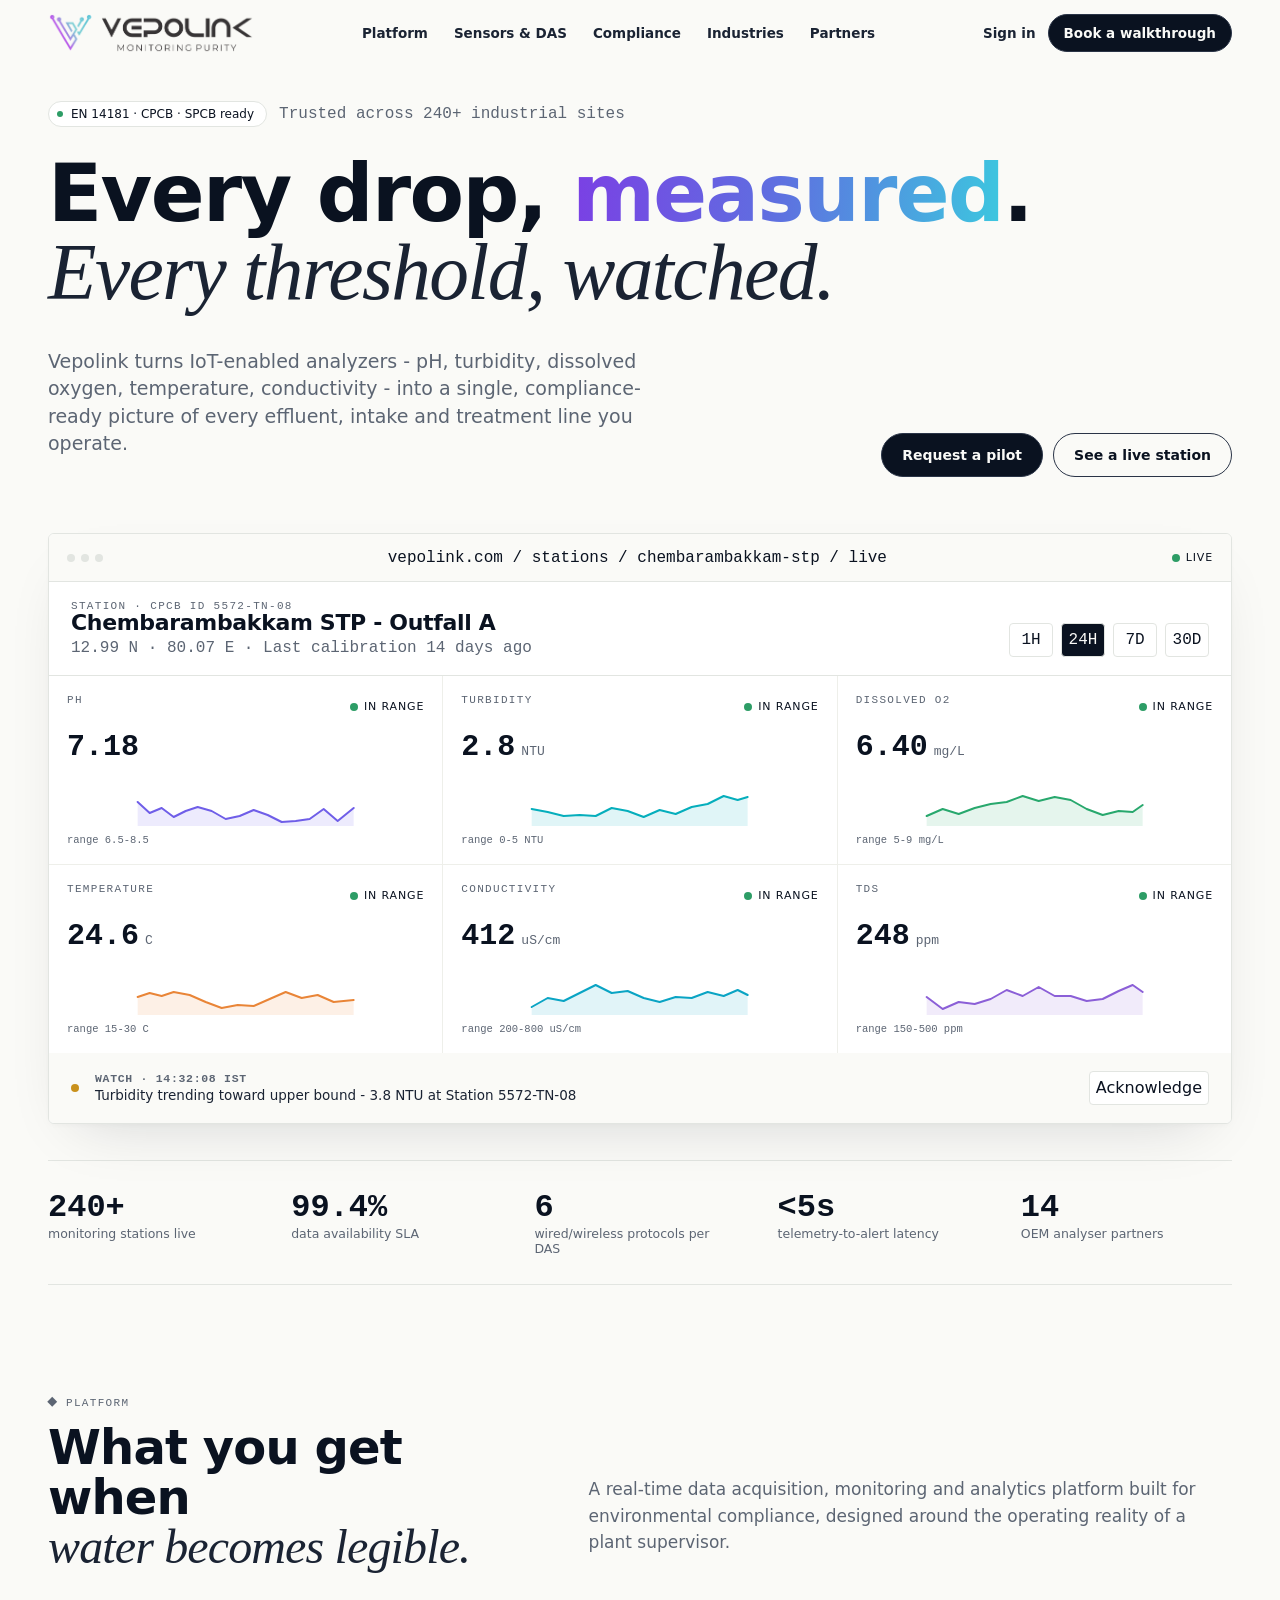
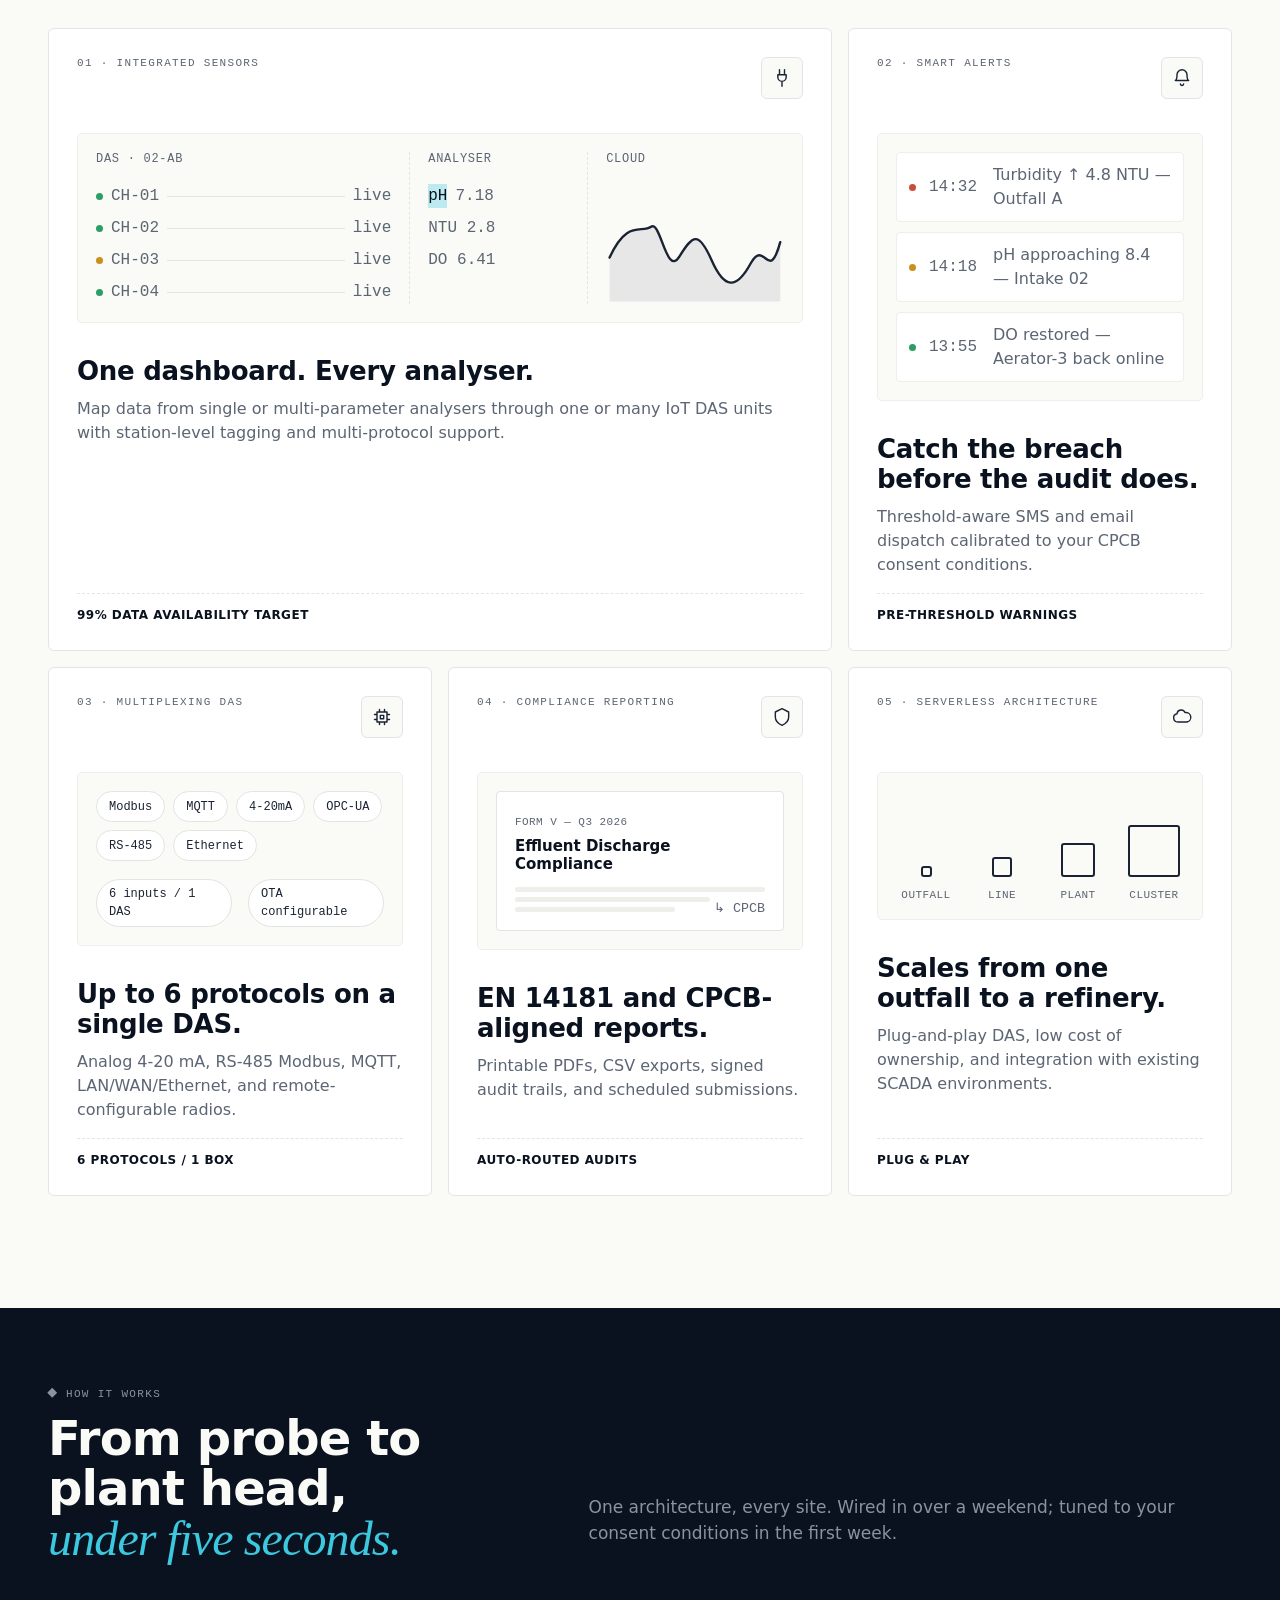
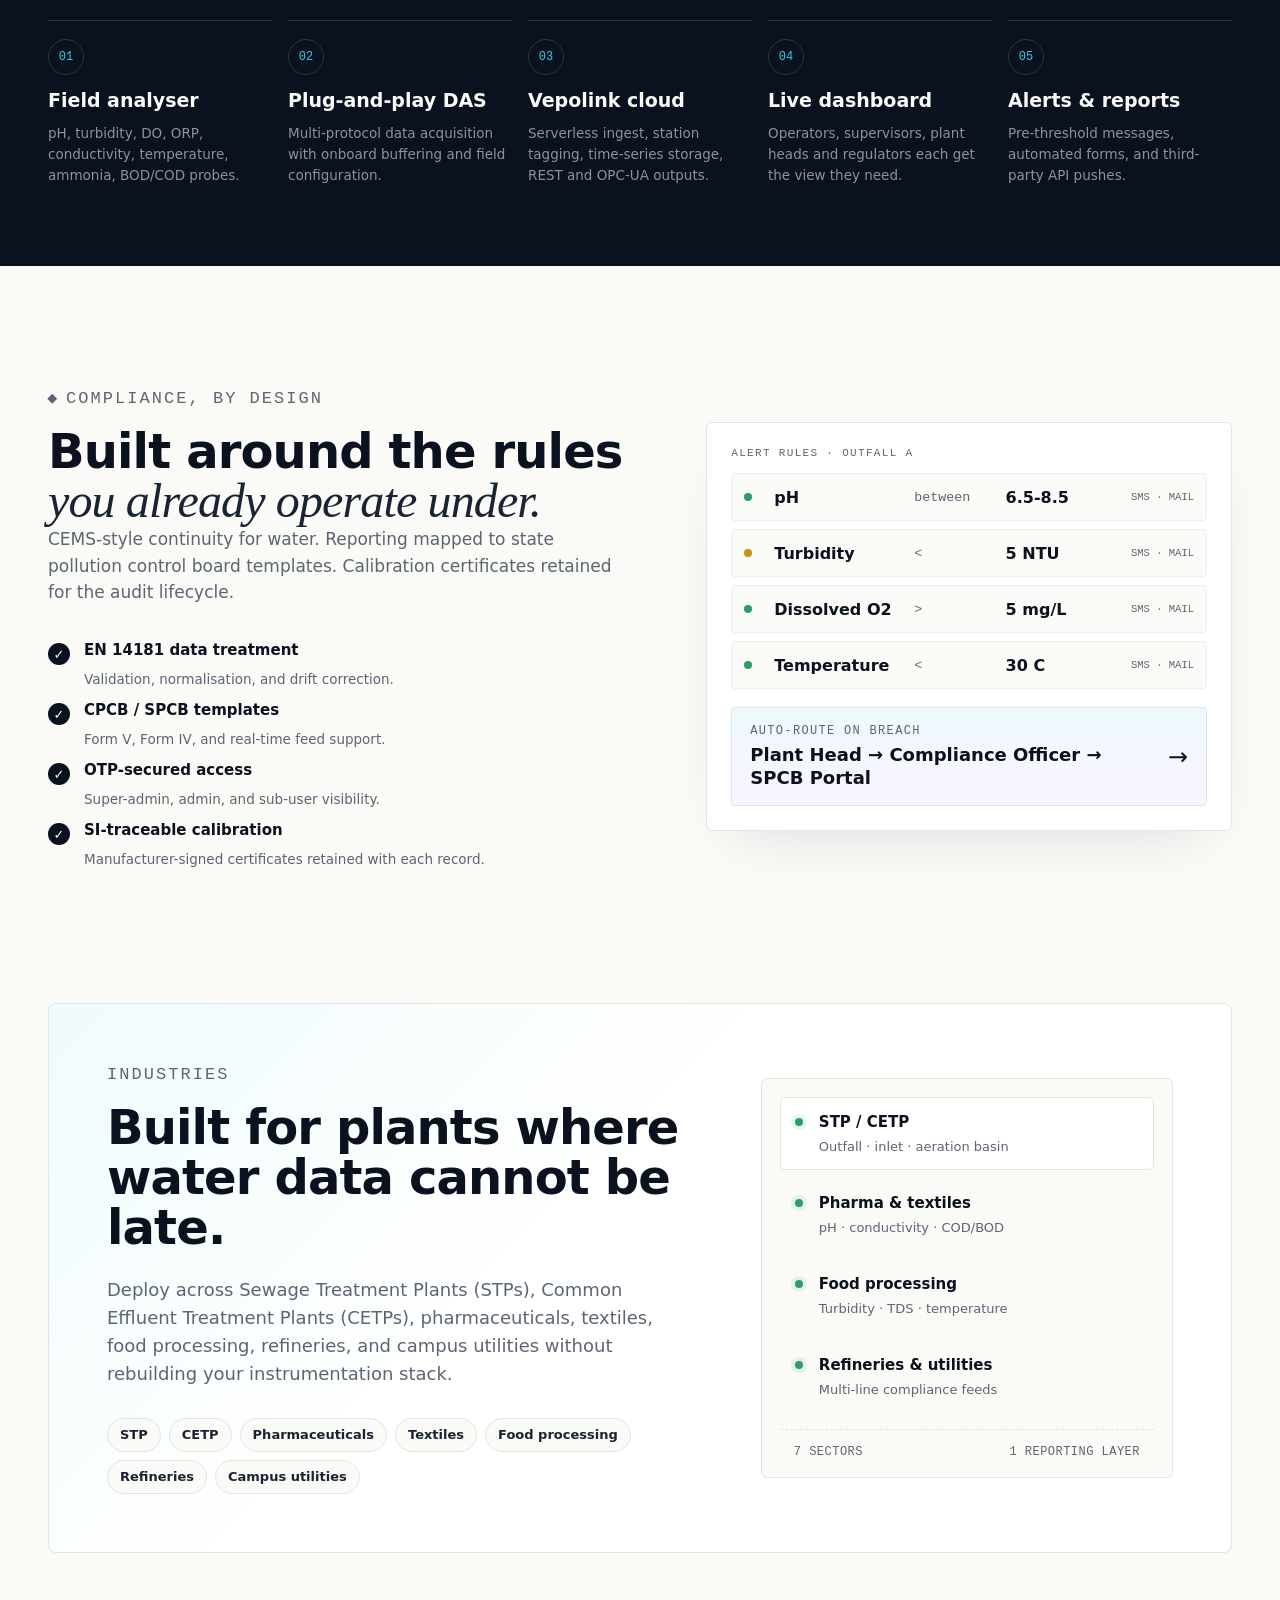
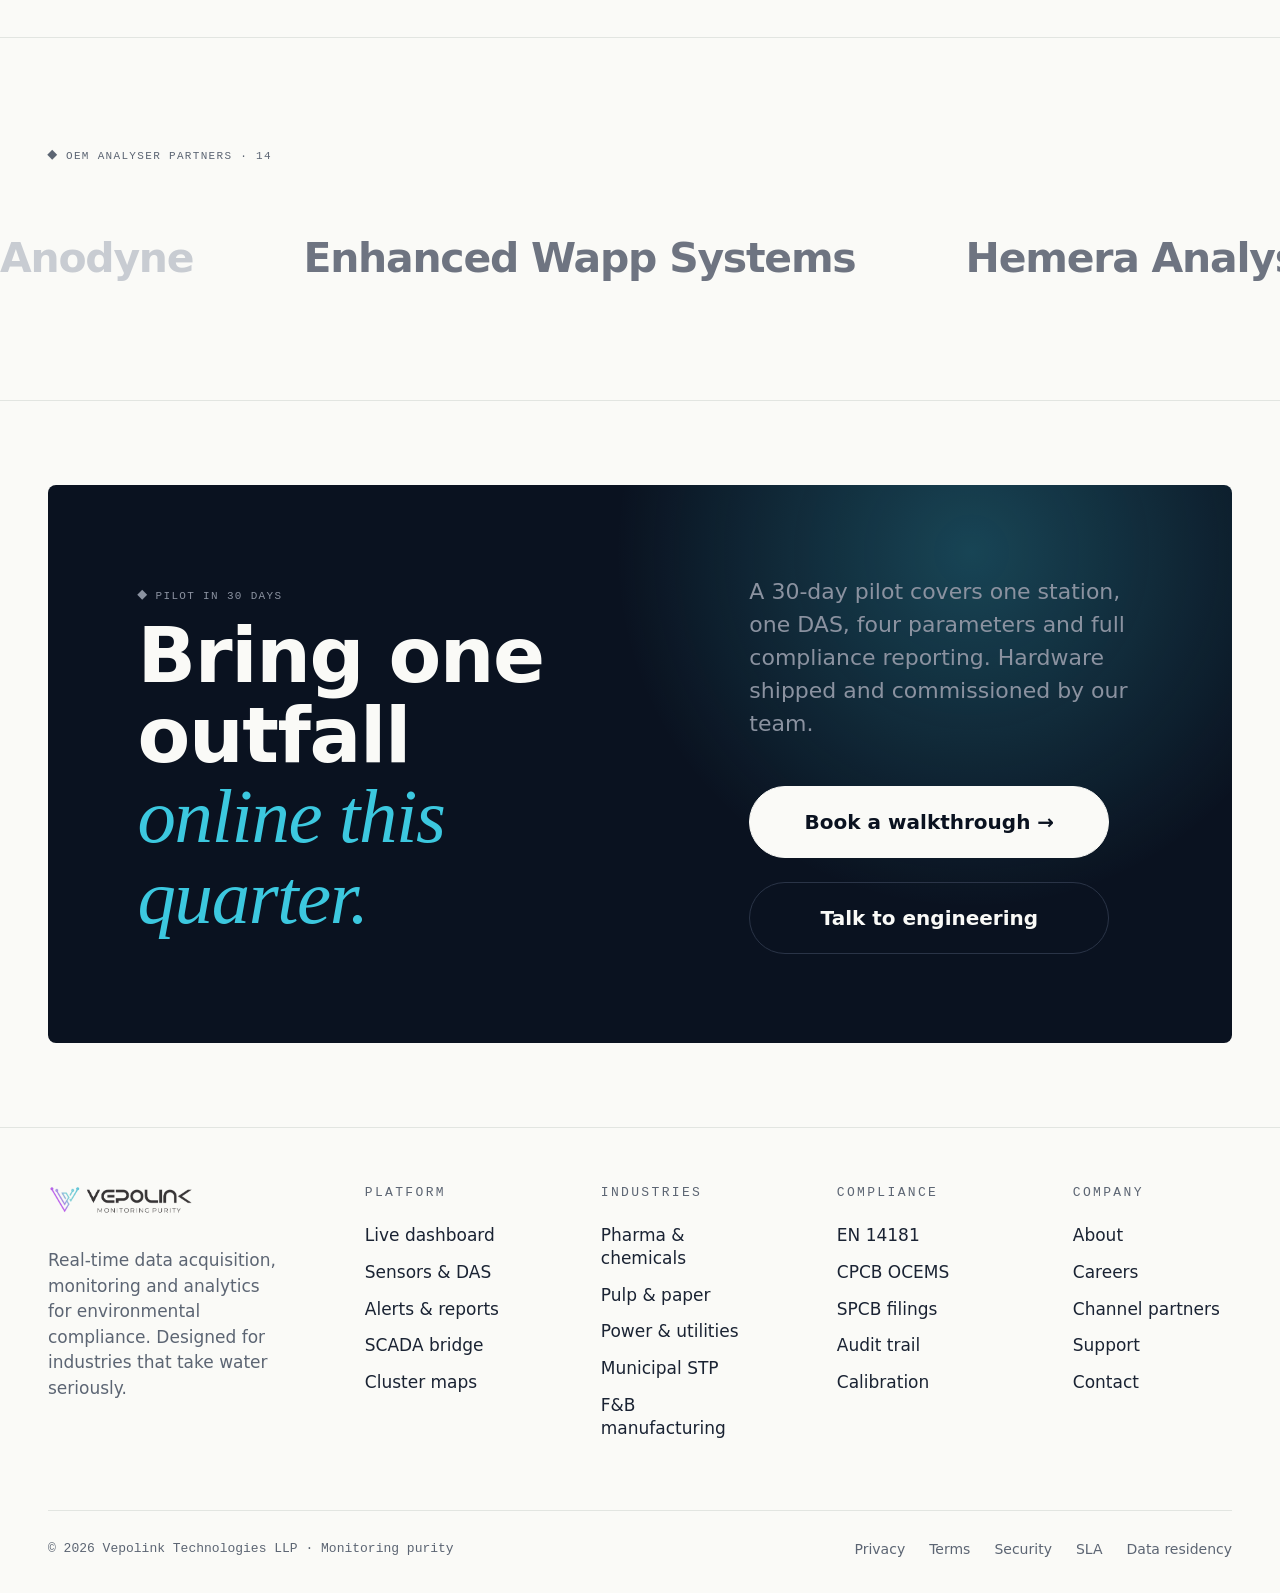
==== index.html @ ce94c88a "first commit" ====
<!doctype html>
<html lang="en">
<head>
  <meta charset="utf-8">
  <meta name="viewport" content="width=device-width, initial-scale=1">
  <meta http-equiv="Content-Security-Policy" content="default-src 'self'; script-src 'self' 'sha256-vmRo2sfv05K8lXssOpbIi297NGfWQmtzwTfgMk4mg18='; style-src 'self'; img-src 'self' data:; font-src 'self'; connect-src 'self'; object-src 'none'; base-uri 'self'; form-action 'self'; upgrade-insecure-requests">
  <meta name="referrer" content="strict-origin-when-cross-origin">
  <meta name="theme-color" content="#fafaf7">
  <meta name="description" content="Vepolink delivers real-time water-quality monitoring, IoT DAS integration, alerts, and compliance reporting for industrial sites.">
  <meta name="robots" content="index, follow, max-image-preview:large, max-snippet:-1, max-video-preview:-1">
  <link rel="canonical" href="https://vepolink.com/">
  <meta property="og:type" content="website">
  <meta property="og:title" content="Vepolink - Real-time water intelligence">
  <meta property="og:description" content="Instrument-grade water intelligence for effluent, intake, and treatment lines.">
  <meta property="og:image" content="https://vepolink.com/assets/vepolink-logo-horizontal-trimmed.png">
  <meta name="twitter:card" content="summary_large_image">
  <title>Vepolink - Real-time Water Intelligence</title>
  <link rel="icon" type="image/png" href="assets/vepolink-favicon.png">
  <link rel="preload" href="assets/site.css" as="style">
  <link rel="stylesheet" href="assets/site.css">
  <script defer src="assets/site.js"></script>
  <script type="application/ld+json">
    {
      "@context": "https://schema.org",
      "@graph": [
        {
          "@type": "Organization",
          "@id": "https://vepolink.com/#organization",
          "name": "VEPOLINK TECHNOLOGIES LLP",
          "alternateName": "Vepolink",
          "url": "https://vepolink.com/",
          "logo": "https://vepolink.com/assets/vepolink-logo-horizontal-trimmed.png",
          "foundingDate": "2021-07-05",
          "founder": {
            "@type": "Person",
            "name": "Nikhil Garg"
          },
          "legalName": "VEPOLINK TECHNOLOGIES LLP",
          "description": "Real-time water-quality monitoring and compliance intelligence for industrial sites.",
          "address": {
            "@type": "PostalAddress",
            "streetAddress": "Unit No. 210, Second Floor, Plot No. A 5, Pearls Best Heights I, Netaji Subhash Place, Pitampura",
            "addressLocality": "New Delhi",
            "postalCode": "110034",
            "addressRegion": "Delhi",
            "addressCountry": "IN"
          },
          "contactPoint": [
            {
              "@type": "ContactPoint",
              "telephone": "+91-9810416132",
              "contactType": "customer support",
              "areaServed": "IN",
              "availableLanguage": ["en", "hi"]
            },
            {
              "@type": "ContactPoint",
              "email": "sales@vepolink.com",
              "contactType": "sales",
              "areaServed": "IN",
              "availableLanguage": ["en", "hi"]
            },
            {
              "@type": "ContactPoint",
              "email": "engineering@vepolink.com",
              "contactType": "technical support",
              "areaServed": "IN",
              "availableLanguage": ["en", "hi"]
            }
          ],
          "additionalType": "Limited Liability Partnership company incorporated on July 05, 2021"
        },
        {
          "@type": "WebSite",
          "@id": "https://vepolink.com/#website",
          "url": "https://vepolink.com/",
          "name": "Vepolink",
          "publisher": {
            "@id": "https://vepolink.com/#organization"
          },
          "inLanguage": "en"
        }
      ]
    }
  </script>
</head>
<body>
  <a class="skip-link" href="#main">Skip to content</a>
  <header class="site-header" data-header>
    <div class="shell nav-shell">
      <a class="brand" href="/" aria-label="Vepolink home">
        <img src="assets/vepolink-logo-horizontal-trimmed.png" width="206" height="40" alt="Vepolink">
      </a>
      <nav class="primary-nav" aria-label="Primary navigation">
        <a href="#platform">Platform</a>
        <a href="#sensors">Sensors &amp; DAS</a>
        <a href="#compliance">Compliance</a>
        <a href="#industries">Industries</a>
        <a href="#partners">Partners</a>
      </nav>
      <div class="nav-actions">
        <a href="#signin">Sign in</a>
        <a class="button button-dark" href="mailto:sales@vepolink.com">Book a walkthrough</a>
      </div>
    </div>
  </header>

  <main id="main">
    <section class="hero" aria-labelledby="hero-title">
      <div class="shell">
        <div class="eyebrow-row">
          <span class="status-pill"><span></span> EN 14181 · CPCB · SPCB ready</span>
          <span class="mono muted">Trusted across 240+ industrial sites</span>
        </div>
        <h1 id="hero-title">Every drop, <span class="grad-text">measured</span>.<br><em>Every threshold, watched.</em></h1>
        <div class="hero-grid">
          <p>Vepolink turns IoT-enabled analyzers - pH, turbidity, dissolved oxygen, temperature, conductivity - into a single, compliance-ready picture of every effluent, intake and treatment line you operate.</p>
          <div class="hero-actions">
            <a class="button button-dark" href="#pilot">Request a pilot</a>
            <a class="button button-light" href="#dashboard">See a live station</a>
          </div>
        </div>

        <section class="dashboard-frame" id="dashboard" aria-label="Live operator dashboard preview">
          <div class="browser-bar">
            <div class="window-dots" aria-hidden="true"><span></span><span></span><span></span></div>
            <p class="mono">vepolink.com / stations / chembarambakkam-stp / live</p>
            <div class="live-badge"><span></span> Live</div>
          </div>
          <div class="station-bar">
            <div>
              <p class="mono overline">Station · CPCB ID 5572-TN-08</p>
              <h2>Chembarambakkam STP - Outfall A</h2>
              <p class="mono muted">12.99 N · 80.07 E · Last calibration 14 days ago</p>
            </div>
            <div class="range-tabs" aria-label="Time range">
              <button type="button">1H</button>
              <button type="button" aria-pressed="true">24H</button>
              <button type="button">7D</button>
              <button type="button">30D</button>
            </div>
          </div>
          <div class="metric-grid">
            <article class="metric-card metric-ph">
              <div><span class="mono overline">pH</span><span class="metric-state ok">in range</span></div>
              <p><span data-metric="ph">7.18</span><small></small></p>
              <svg viewBox="0 0 220 44" role="img" aria-label="Stable pH trend">
                <path class="chart-fill" d="M2 20 L14 31 L26 26 L38 35 L50 29 L62 25 L76 29 L90 37 L104 34 L118 28 L132 33 L146 40 L160 39 L174 37 L188 27 L202 39 L218 26 L218 44 L2 44 Z"></path>
                <path class="chart-line" d="M2 20 L14 31 L26 26 L38 35 L50 29 L62 25 L76 29 L90 37 L104 34 L118 28 L132 33 L146 40 L160 39 L174 37 L188 27 L202 39 L218 26"></path>
              </svg>
              <footer>range 6.5-8.5</footer>
            </article>
            <article class="metric-card metric-turbidity">
              <div><span class="mono overline">Turbidity</span><span class="metric-state ok">in range</span></div>
              <p><span data-metric="turbidity">2.8</span><small>NTU</small></p>
              <svg viewBox="0 0 220 44" role="img" aria-label="Turbidity trend">
                <path class="chart-fill" d="M2 27 L18 30 L34 34 L50 33 L66 34 L82 26 L98 29 L114 35 L130 28 L146 32 L162 25 L178 22 L194 14 L208 18 L218 15 L218 44 L2 44 Z"></path>
                <path class="chart-line" d="M2 27 L18 30 L34 34 L50 33 L66 34 L82 26 L98 29 L114 35 L130 28 L146 32 L162 25 L178 22 L194 14 L208 18 L218 15"></path>
              </svg>
              <footer>range 0-5 NTU</footer>
            </article>
            <article class="metric-card metric-do">
              <div><span class="mono overline">Dissolved O2</span><span class="metric-state ok">in range</span></div>
              <p><span data-metric="do">6.40</span><small>mg/L</small></p>
              <svg viewBox="0 0 220 44" role="img" aria-label="Dissolved oxygen trend">
                <path class="chart-fill" d="M2 34 L18 27 L34 32 L50 26 L66 22 L82 20 L98 14 L114 19 L130 15 L146 18 L162 27 L178 33 L194 29 L208 30 L218 23 L218 44 L2 44 Z"></path>
                <path class="chart-line" d="M2 34 L18 27 L34 32 L50 26 L66 22 L82 20 L98 14 L114 19 L130 15 L146 18 L162 27 L178 33 L194 29 L208 30 L218 23"></path>
              </svg>
              <footer>range 5-9 mg/L</footer>
            </article>
            <article class="metric-card metric-temp">
              <div><span class="mono overline">Temperature</span><span class="metric-state ok">in range</span></div>
              <p><span data-metric="temp">24.6</span><small>C</small></p>
              <svg viewBox="0 0 220 44" role="img" aria-label="Temperature trend">
                <path class="chart-fill" d="M2 26 L14 22 L26 25 L38 21 L54 24 L70 31 L86 37 L102 34 L118 35 L134 28 L150 21 L166 27 L182 24 L198 31 L218 29 L218 44 L2 44 Z"></path>
                <path class="chart-line" d="M2 26 L14 22 L26 25 L38 21 L54 24 L70 31 L86 37 L102 34 L118 35 L134 28 L150 21 L166 27 L182 24 L198 31 L218 29"></path>
              </svg>
              <footer>range 15-30 C</footer>
            </article>
            <article class="metric-card metric-conductivity">
              <div><span class="mono overline">Conductivity</span><span class="metric-state ok">in range</span></div>
              <p><span data-metric="conductivity">412</span><small>uS/cm</small></p>
              <svg viewBox="0 0 220 44" role="img" aria-label="Conductivity trend">
                <path class="chart-fill" d="M2 36 L18 27 L34 30 L50 22 L66 14 L82 22 L98 20 L114 27 L130 31 L146 26 L162 27 L178 21 L194 25 L208 19 L218 24 L218 44 L2 44 Z"></path>
                <path class="chart-line" d="M2 36 L18 27 L34 30 L50 22 L66 14 L82 22 L98 20 L114 27 L130 31 L146 26 L162 27 L178 21 L194 25 L208 19 L218 24"></path>
              </svg>
              <footer>range 200-800 uS/cm</footer>
            </article>
            <article class="metric-card metric-tds">
              <div><span class="mono overline">TDS</span><span class="metric-state ok">in range</span></div>
              <p><span data-metric="tds">248</span><small>ppm</small></p>
              <svg viewBox="0 0 220 44" role="img" aria-label="TDS trend">
                <path class="chart-fill" d="M2 26 L18 38 L34 31 L50 33 L66 28 L82 19 L98 25 L114 16 L130 25 L146 25 L162 30 L178 28 L194 20 L208 14 L218 21 L218 44 L2 44 Z"></path>
                <path class="chart-line" d="M2 26 L18 38 L34 31 L50 33 L66 28 L82 19 L98 25 L114 16 L130 25 L146 25 L162 30 L178 28 L194 20 L208 14 L218 21"></path>
              </svg>
              <footer>range 150-500 ppm</footer>
            </article>
          </div>
          <div class="alert-strip">
            <span aria-hidden="true"></span>
            <p><strong>Watch · 14:32:08 IST</strong> Turbidity trending toward upper bound - 3.8 NTU at Station 5572-TN-08</p>
            <button type="button">Acknowledge</button>
          </div>
        </section>

        <dl class="stats-strip">
          <div><dt>240+</dt><dd>monitoring stations live</dd></div>
          <div><dt>99.4%</dt><dd>data availability SLA</dd></div>
          <div><dt>6</dt><dd>wired/wireless protocols per DAS</dd></div>
          <div><dt>&lt;5s</dt><dd>telemetry-to-alert latency</dd></div>
          <div><dt>14</dt><dd>OEM analyser partners</dd></div>
        </dl>
      </div>
    </section>

    <section class="section" id="platform" aria-labelledby="platform-title">
      <div class="shell split-heading">
        <div>
          <p class="mono overline">Platform</p>
          <h2 id="platform-title">What you get when<br><em>water becomes legible.</em></h2>
        </div>
        <p>A real-time data acquisition, monitoring and analytics platform built for environmental compliance, designed around the operating reality of a plant supervisor.</p>
      </div>
      <div class="shell capability-grid">
        <article class="cap-card wide" id="sensors">
          <div class="cap-top"><p class="mono overline">01 · Integrated sensors</p><span class="cap-icon" aria-hidden="true"><svg viewBox="0 0 24 24"><path d="M9 2v6M15 2v6M7 8h10v3a5 5 0 0 1-10 0V8zM12 17v5"></path></svg></span></div>
          <div class="cap-visual rack-visual" aria-hidden="true">
            <div>
              <span class="mono">DAS · 02-AB</span>
              <p><i></i>CH-01<b></b>live</p>
              <p><i></i>CH-02<b></b>live</p>
              <p><i class="warn-dot"></i>CH-03<b></b>live</p>
              <p><i></i>CH-04<b></b>live</p>
            </div>
            <div>
              <span class="mono">Analyser</span>
              <p><mark>pH</mark> 7.18</p>
              <p>NTU 2.8</p>
              <p>DO 6.41</p>
            </div>
            <div class="cloud-mini">
              <span class="mono">Cloud</span>
              <svg viewBox="0 0 150 80" role="img" aria-label="Cloud data trend">
                <path class="cloud-fill" d="M3 41 C18 8 30 21 38 15 S51 58 62 40 78 18 89 43 110 68 122 46 137 64 147 28 L147 78 L3 78 Z"></path>
                <path class="cloud-line" d="M3 41 C18 8 30 21 38 15 S51 58 62 40 78 18 89 43 110 68 122 46 137 64 147 28"></path>
              </svg>
            </div>
          </div>
          <h3>One dashboard. Every analyser.</h3>
          <p>Map data from single or multi-parameter analysers through one or many IoT DAS units with station-level tagging and multi-protocol support.</p>
          <strong>99% data availability target</strong>
        </article>
        <article class="cap-card">
          <div class="cap-top"><p class="mono overline">02 · Smart alerts</p><span class="cap-icon" aria-hidden="true"><svg viewBox="0 0 24 24"><path d="M6 8a6 6 0 0 1 12 0c0 6 2 7 2 7H4s2-1 2-7zM10 19a2 2 0 0 0 4 0"></path></svg></span></div>
          <div class="cap-visual alert-visual" aria-hidden="true">
            <p><i class="alert-dot"></i><span>14:32</span>Turbidity ↑ 4.8 NTU — Outfall A</p>
            <p><i class="warn-dot"></i><span>14:18</span>pH approaching 8.4 — Intake 02</p>
            <p><i></i><span>13:55</span>DO restored — Aerator-3 back online</p>
          </div>
          <h3>Catch the breach before the audit does.</h3>
          <p>Threshold-aware SMS and email dispatch calibrated to your CPCB consent conditions.</p>
          <strong>Pre-threshold warnings</strong>
        </article>
        <article class="cap-card">
          <div class="cap-top"><p class="mono overline">03 · Multiplexing DAS</p><span class="cap-icon" aria-hidden="true"><svg viewBox="0 0 24 24"><path d="M9 3v2M15 3v2M9 19v2M15 19v2M3 9h2M3 15h2M19 9h2M19 15h2M6 6h12v12H6zM10 10h4v4h-4z"></path></svg></span></div>
          <div class="cap-visual protocol-visual" aria-hidden="true">
            <div><span>Modbus</span><span>MQTT</span><span>4-20mA</span><span>OPC-UA</span><span>RS-485</span><span>Ethernet</span></div>
            <p><span>6 inputs / 1 DAS</span><span>OTA configurable</span></p>
          </div>
          <h3>Up to 6 protocols on a single DAS.</h3>
          <p>Analog 4-20 mA, RS-485 Modbus, MQTT, LAN/WAN/Ethernet, and remote-configurable radios.</p>
          <strong>6 protocols / 1 box</strong>
        </article>
        <article class="cap-card">
          <div class="cap-top"><p class="mono overline">04 · Compliance reporting</p><span class="cap-icon" aria-hidden="true"><svg viewBox="0 0 24 24"><path d="M12 2 4 6v6c0 5 3.5 8 8 10 4.5-2 8-5 8-10V6l-8-4z"></path></svg></span></div>
          <div class="cap-visual report-visual" aria-hidden="true">
            <div>
              <span class="mono">Form V — Q3 2026</span>
              <strong>Effluent Discharge Compliance</strong>
              <i></i><i></i><i></i>
              <small>↳ CPCB</small>
            </div>
          </div>
          <h3>EN 14181 and CPCB-aligned reports.</h3>
          <p>Printable PDFs, CSV exports, signed audit trails, and scheduled submissions.</p>
          <strong>Auto-routed audits</strong>
        </article>
        <article class="cap-card">
          <div class="cap-top"><p class="mono overline">05 · Serverless architecture</p><span class="cap-icon" aria-hidden="true"><svg viewBox="0 0 24 24"><path d="M7 18a5 5 0 0 1-1-9.9 5 5 0 0 1 9.6-1.4A4.5 4.5 0 0 1 18 18H7z"></path></svg></span></div>
          <div class="cap-visual scale-visual" aria-hidden="true">
            <span><i></i>Outfall</span>
            <span><i></i>Line</span>
            <span><i></i>Plant</span>
            <span><i></i>Cluster</span>
          </div>
          <h3>Scales from one outfall to a refinery.</h3>
          <p>Plug-and-play DAS, low cost of ownership, and integration with existing SCADA environments.</p>
          <strong>Plug &amp; play</strong>
        </article>
      </div>
    </section>

    <section class="process" aria-labelledby="process-title">
      <div class="shell process-head">
        <div>
          <p class="mono overline">How it works</p>
          <h2 id="process-title">From probe to plant head,<br><em>under five seconds.</em></h2>
        </div>
        <p>One architecture, every site. Wired in over a weekend; tuned to your consent conditions in the first week.</p>
      </div>
      <ol class="shell process-grid">
        <li><span>01</span><strong>Field analyser</strong><p>pH, turbidity, DO, ORP, conductivity, temperature, ammonia, BOD/COD probes.</p></li>
        <li><span>02</span><strong>Plug-and-play DAS</strong><p>Multi-protocol data acquisition with onboard buffering and field configuration.</p></li>
        <li><span>03</span><strong>Vepolink cloud</strong><p>Serverless ingest, station tagging, time-series storage, REST and OPC-UA outputs.</p></li>
        <li><span>04</span><strong>Live dashboard</strong><p>Operators, supervisors, plant heads and regulators each get the view they need.</p></li>
        <li><span>05</span><strong>Alerts &amp; reports</strong><p>Pre-threshold messages, automated forms, and third-party API pushes.</p></li>
      </ol>
    </section>

    <section class="section compliance" id="compliance" aria-labelledby="compliance-title">
      <div class="shell compliance-grid">
        <div>
          <p class="mono overline">Compliance, by design</p>
          <h2 id="compliance-title">Built around the rules<br><em>you already operate under.</em></h2>
          <p>CEMS-style continuity for water. Reporting mapped to state pollution control board templates. Calibration certificates retained for the audit lifecycle.</p>
          <ul class="check-list">
            <li><strong>EN 14181 data treatment</strong><span>Validation, normalisation, and drift correction.</span></li>
            <li><strong>CPCB / SPCB templates</strong><span>Form V, Form IV, and real-time feed support.</span></li>
            <li><strong>OTP-secured access</strong><span>Super-admin, admin, and sub-user visibility.</span></li>
            <li><strong>SI-traceable calibration</strong><span>Manufacturer-signed certificates retained with each record.</span></li>
          </ul>
        </div>
        <aside class="rules-panel" aria-label="Alert rule example">
          <p class="mono overline">Alert rules · Outfall A</p>
          <div class="rule-row"><span></span><strong>pH</strong><small>between</small><b>6.5-8.5</b><em>SMS · MAIL</em></div>
          <div class="rule-row warn"><span></span><strong>Turbidity</strong><small>&lt;</small><b>5 NTU</b><em>SMS · MAIL</em></div>
          <div class="rule-row"><span></span><strong>Dissolved O2</strong><small>&gt;</small><b>5 mg/L</b><em>SMS · MAIL</em></div>
          <div class="rule-row"><span></span><strong>Temperature</strong><small>&lt;</small><b>30 C</b><em>SMS · MAIL</em></div>
          <div class="route-box">
            <div>
              <small>Auto-route on breach</small>
              <strong>Plant Head → Compliance Officer → SPCB Portal</strong>
            </div>
            <span aria-hidden="true">→</span>
          </div>
        </aside>
      </div>
    </section>

    <section class="section industries" id="industries" aria-labelledby="industries-title">
      <div class="shell industries-panel">
        <div class="industries-copy">
          <p class="mono overline">Industries</p>
          <h2 id="industries-title">Built for plants where water data cannot be late.</h2>
          <p>Deploy across Sewage Treatment Plants (STPs), Common Effluent Treatment Plants (CETPs), pharmaceuticals, textiles, food processing, refineries, and campus utilities without rebuilding your instrumentation stack.</p>
          <div class="industry-tags" aria-label="Supported industries">
            <span>STP</span>
            <span>CETP</span>
            <span>Pharmaceuticals</span>
            <span>Textiles</span>
            <span>Food processing</span>
            <span>Refineries</span>
            <span>Campus utilities</span>
          </div>
        </div>
        <aside class="industry-matrix" aria-label="Industry deployment examples">
          <div class="matrix-row active">
            <span></span>
            <strong>STP / CETP</strong>
            <small>Outfall · inlet · aeration basin</small>
          </div>
          <div class="matrix-row">
            <span></span>
            <strong>Pharma &amp; textiles</strong>
            <small>pH · conductivity · COD/BOD</small>
          </div>
          <div class="matrix-row">
            <span></span>
            <strong>Food processing</strong>
            <small>Turbidity · TDS · temperature</small>
          </div>
          <div class="matrix-row">
            <span></span>
            <strong>Refineries &amp; utilities</strong>
            <small>Multi-line compliance feeds</small>
          </div>
          <div class="matrix-foot mono">
            <span>7 sectors</span>
            <span>1 reporting layer</span>
          </div>
        </aside>
      </div>
    </section>

    <section class="partners" id="partners" aria-labelledby="partners-title">
      <div class="shell">
        <p class="mono overline">OEM analyser partners · 14</p>
        <h2 id="partners-title" class="sr-only">OEM analyser partners</h2>
        <div class="partner-marquee" aria-label="OEM analyser partners">
          <div>
            <span>Anodyne</span>
            <span>Enhanced Wapp Systems</span>
            <span>Hemera Analysers</span>
            <span>Process Instruments</span>
            <span>Tata</span>
            <span aria-hidden="true">Anodyne</span>
            <span aria-hidden="true">Enhanced Wapp Systems</span>
            <span aria-hidden="true">Hemera Analysers</span>
            <span aria-hidden="true">Process Instruments</span>
            <span aria-hidden="true">Tata</span>
          </div>
        </div>
      </div>
    </section>

    <section class="cta" id="pilot" aria-labelledby="cta-title">
      <div class="shell cta-panel">
        <div>
          <p class="mono overline">Pilot in 30 days</p>
          <h2 id="cta-title">Bring one outfall<br><em>online this quarter.</em></h2>
        </div>
        <div>
          <p>A 30-day pilot covers one station, one DAS, four parameters and full compliance reporting. Hardware shipped and commissioned by our team.</p>
          <a class="button button-light-filled" href="mailto:sales@vepolink.com">Book a walkthrough →</a>
          <a class="button button-ghost-dark" href="mailto:engineering@vepolink.com">Talk to engineering</a>
        </div>
      </div>
    </section>
  </main>

  <footer class="site-footer">
    <div class="shell footer-grid">
      <div class="footer-brand">
        <a class="brand" href="/" aria-label="Vepolink home">
          <img src="assets/vepolink-logo-horizontal-trimmed.png" width="185" height="36" alt="Vepolink">
        </a>
        <p>Real-time data acquisition, monitoring and analytics for environmental compliance. Designed for industries that take water seriously.</p>
      </div>
      <nav aria-label="Footer platform links">
        <h2>Platform</h2>
        <a href="#dashboard">Live dashboard</a>
        <a href="#sensors">Sensors &amp; DAS</a>
        <a href="#platform">Alerts &amp; reports</a>
        <a href="#platform">SCADA bridge</a>
        <a href="#platform">Cluster maps</a>
      </nav>
      <nav aria-label="Footer industry links">
        <h2>Industries</h2>
        <a href="#industries">Pharma &amp; chemicals</a>
        <a href="#industries">Pulp &amp; paper</a>
        <a href="#industries">Power &amp; utilities</a>
        <a href="#industries">Municipal STP</a>
        <a href="#industries">F&amp;B manufacturing</a>
      </nav>
      <nav aria-label="Footer compliance links">
        <h2>Compliance</h2>
        <a href="#compliance">EN 14181</a>
        <a href="#compliance">CPCB OCEMS</a>
        <a href="#compliance">SPCB filings</a>
        <a href="#compliance">Audit trail</a>
        <a href="#compliance">Calibration</a>
      </nav>
      <nav aria-label="Footer company links">
        <h2>Company</h2>
        <a href="mailto:hello@vepolink.com">About</a>
        <a href="mailto:hello@vepolink.com">Careers</a>
        <a href="mailto:partners@vepolink.com">Channel partners</a>
        <a href="tel:+919810416132">Support</a>
        <a href="mailto:hello@vepolink.com">Contact</a>
      </nav>
    </div>
    <div class="shell footer-bottom">
      <p class="mono">© 2026 Vepolink Technologies LLP · Monitoring purity</p>
      <nav aria-label="Legal links">
        <a href="mailto:hello@vepolink.com">Privacy</a>
        <a href="mailto:hello@vepolink.com">Terms</a>
        <a href="mailto:hello@vepolink.com">Security</a>
        <a href="mailto:hello@vepolink.com">SLA</a>
        <a href="mailto:hello@vepolink.com">Data residency</a>
      </nav>
    </div>
  </footer>
</body>
</html>
---- assets/site.css ----
:root {
  --ink: #0a1220;
  --ink-2: #1a2333;
  --ink-3: #2a3447;
  --muted: #5c6573;
  --muted-2: #8b92a0;
  --line: #e2e5e1;
  --line-2: #eeefea;
  --paper: #f5f6f2;
  --paper-2: #fafaf7;
  --card: #ffffff;
  --cyan: #3cc8df;
  --ok: #2d9d66;
  --warn: #c9911c;
  --alert: #c94d3b;
}

* {
  box-sizing: border-box;
}

html {
  background: var(--paper-2);
  color: var(--ink);
  font-family: ui-sans-serif, system-ui, -apple-system, BlinkMacSystemFont, "Segoe UI", sans-serif;
  scroll-behavior: smooth;
  text-rendering: optimizeLegibility;
  -webkit-font-smoothing: antialiased;
}

body {
  margin: 0;
  min-width: 320px;
}

body,
button {
  font: inherit;
}

a {
  color: inherit;
}

img,
svg {
  display: block;
}

section[id],
#dashboard {
  scroll-margin-top: 92px;
}

.skip-link {
  position: fixed;
  top: 12px;
  left: 12px;
  z-index: 100;
  transform: translateY(-150%);
  background: var(--ink);
  color: var(--paper-2);
  padding: 10px 14px;
  border-radius: 4px;
}

.skip-link:focus {
  transform: translateY(0);
}

.sr-only {
  position: absolute;
  width: 1px;
  height: 1px;
  padding: 0;
  margin: -1px;
  overflow: hidden;
  clip: rect(0, 0, 0, 0);
  white-space: nowrap;
  border: 0;
}

.shell {
  width: min(1320px, calc(100% - 96px));
  margin: 0 auto;
}

.mono,
.overline,
dt,
.metric-card p,
.range-tabs button,
.alert-strip strong {
  font-family: ui-monospace, "SFMono-Regular", "Cascadia Code", "Liberation Mono", Menlo, monospace;
}

.muted {
  color: var(--muted);
}

.overline {
  margin: 0 0 14px;
  color: var(--muted);
  font-size: 11px;
  letter-spacing: 0.12em;
  text-transform: uppercase;
}

.split-heading > div > .overline::before,
.process-head .overline::before,
.compliance-grid > div > .overline::before,
.partners > .shell > .overline::before,
.cta-panel .overline::before {
  content: "";
  display: inline-block;
  width: 7px;
  height: 7px;
  margin-right: 11px;
  background: currentColor;
  transform: rotate(45deg) translateY(-1px);
}

.button {
  display: inline-flex;
  align-items: center;
  justify-content: center;
  min-height: 44px;
  padding: 12px 20px;
  border: 1px solid var(--ink-3);
  border-radius: 999px;
  text-decoration: none;
  font-size: 14px;
  font-weight: 650;
  transition: transform 160ms ease, background 160ms ease, border-color 160ms ease;
}

.button:hover {
  transform: translateY(-1px);
}

.button:active {
  transform: translateY(0);
}

.button-dark {
  background: var(--ink);
  color: var(--paper-2);
}

.button-light {
  background: transparent;
  color: var(--ink);
}

.site-header {
  position: sticky;
  top: 0;
  z-index: 20;
  border-bottom: 1px solid transparent;
  background: transparent;
  transition: background 180ms ease, border-color 180ms ease;
}

.site-header.is-scrolled {
  background: rgba(250, 250, 247, 0.94);
  border-color: var(--line-2);
}

.nav-shell {
  min-height: 66px;
  display: flex;
  align-items: center;
  justify-content: space-between;
  gap: 24px;
}

.brand {
  display: inline-flex;
  align-items: center;
  text-decoration: none;
  font-weight: 750;
  letter-spacing: -0.01em;
  flex: 0 0 auto;
}

.brand img {
  width: 206px;
  height: 40px;
  object-fit: contain;
}

.primary-nav,
.nav-actions {
  display: flex;
  align-items: center;
  gap: 26px;
}

.primary-nav a,
.nav-actions a:not(.button) {
  text-decoration: none;
  color: var(--ink-2);
  font-size: 13.5px;
  font-weight: 600;
}

.nav-actions {
  gap: 12px;
}

.nav-actions .button {
  min-height: 38px;
  padding: 8px 15px;
  font-size: 13.5px;
}

.hero {
  padding: 34px 0 0;
}

.eyebrow-row {
  display: flex;
  align-items: center;
  gap: 12px;
  margin-bottom: 28px;
}

.status-pill {
  display: inline-flex;
  align-items: center;
  gap: 8px;
  padding: 5px 12px 5px 8px;
  border: 1px solid var(--line);
  border-radius: 999px;
  background: var(--card);
  font-size: 12px;
}

.status-pill span {
  width: 6px;
  height: 6px;
  border-radius: 999px;
  background: var(--ok);
}

h1,
h2,
h3,
p {
  margin-top: 0;
}

h1 {
  max-width: 1180px;
  margin-bottom: 0;
  color: var(--ink);
  font-size: clamp(46px, 6.2vw, 88px);
  font-weight: 650;
  line-height: 0.98;
  letter-spacing: -0.02em;
}

h1 em,
h2 em {
  color: var(--ink-2);
  font-family: Georgia, "Times New Roman", serif;
  font-style: italic;
  font-weight: 400;
}

.grad-text {
  background: linear-gradient(95deg, #7b3fe4 0%, #5e70e0 48%, #3cc8df 100%);
  -webkit-background-clip: text;
  background-clip: text;
  color: transparent;
}

.hero-grid {
  display: grid;
  grid-template-columns: 1.2fr 1fr;
  align-items: end;
  gap: 48px;
  margin-top: 36px;
}

.hero-grid p,
.split-heading > p,
.process-head > p,
.compliance-grid > div > p,
.industries p,
.site-footer p {
  max-width: 640px;
  color: var(--muted);
  font-size: 17px;
  line-height: 1.55;
}

.hero-grid p {
  font-size: 19px;
  line-height: 1.45;
}

.hero-actions {
  display: flex;
  justify-content: flex-end;
  gap: 10px;
  flex-wrap: wrap;
}

.dashboard-frame {
  margin-top: 56px;
  background: var(--card);
  border: 1px solid var(--line);
  border-radius: 6px;
  overflow: hidden;
  box-shadow: 0 24px 60px -30px rgba(10, 18, 32, 0.18), 0 2px 6px -2px rgba(10, 18, 32, 0.04);
  contain: layout paint;
}

.browser-bar,
.station-bar,
.alert-strip {
  display: flex;
  align-items: center;
  justify-content: space-between;
  gap: 16px;
  border-bottom: 1px solid var(--line);
}

.browser-bar {
  min-height: 48px;
  padding: 12px 18px;
  background: var(--paper-2);
}

.browser-bar p,
.station-bar p,
.alert-strip p,
.stats-strip dd {
  margin: 0;
}

.browser-bar p,
.station-bar p {
  overflow-wrap: anywhere;
}

.window-dots {
  display: flex;
  gap: 6px;
}

.window-dots span {
  width: 8px;
  height: 8px;
  border-radius: 99px;
  background: var(--line);
}

.live-badge,
.metric-state {
  display: inline-flex;
  align-items: center;
  gap: 6px;
  color: var(--ink);
  font-size: 11px;
  letter-spacing: 0.08em;
  text-transform: uppercase;
}

.live-badge span,
.metric-state::before,
.alert-strip > span,
.rule-row span {
  content: "";
  width: 8px;
  height: 8px;
  flex: 0 0 auto;
  border-radius: 999px;
  background: var(--ok);
}

.live-badge span {
  animation: pulse 1.8s ease-out infinite;
}

.station-bar {
  padding: 18px 22px;
  align-items: flex-end;
}

.station-bar h2 {
  margin: 0 0 4px;
  font-size: 22px;
  letter-spacing: -0.015em;
}

.range-tabs {
  display: flex;
  gap: 8px;
  flex-wrap: wrap;
}

.range-tabs button,
.alert-strip button {
  min-width: 44px;
  min-height: 34px;
  border: 1px solid var(--line);
  border-radius: 4px;
  background: var(--card);
  color: var(--ink);
  cursor: pointer;
}

.range-tabs button[aria-pressed="true"] {
  background: var(--ink);
  color: var(--paper-2);
}

.metric-grid {
  display: grid;
  grid-template-columns: repeat(3, minmax(0, 1fr));
  gap: 1px;
  background: var(--line-2);
}

.metric-card {
  min-height: 174px;
  padding: 18px;
  background: var(--card);
}

.metric-card > div {
  display: flex;
  justify-content: space-between;
  gap: 12px;
}

.metric-card p {
  display: flex;
  align-items: baseline;
  gap: 6px;
  min-height: 42px;
  margin: 10px 0;
  color: var(--ink);
  font-size: 30px;
  font-weight: 650;
  font-variant-numeric: tabular-nums;
}

.metric-card small {
  color: var(--muted);
  font-size: 13px;
  font-weight: 500;
}

.metric-card svg {
  width: 100%;
  height: 44px;
  color: var(--chart);
}

.metric-card .chart-line {
  fill: none;
  stroke: currentColor;
  stroke-width: 2;
  stroke-linecap: round;
  stroke-linejoin: round;
}

.metric-card .chart-fill {
  fill: currentColor;
  opacity: 0.12;
  stroke: none;
}

.metric-ph {
  --chart: #6f5ee8;
}

.metric-turbidity {
  --chart: #05aebc;
}

.metric-do {
  --chart: #28a86d;
}

.metric-temp {
  --chart: #e98537;
}

.metric-conductivity {
  --chart: #0aa4c4;
}

.metric-tds {
  --chart: #8b5fd7;
}

.metric-card footer {
  margin-top: 8px;
  color: var(--muted);
  font-size: 10.5px;
  font-family: ui-monospace, "SFMono-Regular", Menlo, monospace;
}

.alert-strip {
  min-height: 70px;
  padding: 14px 22px;
  border-bottom: 0;
  background: var(--paper-2);
}

.alert-strip > span,
.rule-row.warn span {
  background: var(--warn);
}

.alert-strip p {
  flex: 1;
  color: var(--ink-2);
  font-size: 13.5px;
}

.alert-strip strong {
  display: block;
  margin-bottom: 2px;
  color: var(--muted);
  font-size: 11.5px;
  letter-spacing: 0.06em;
  text-transform: uppercase;
}

.stats-strip {
  display: grid;
  grid-template-columns: repeat(5, minmax(0, 1fr));
  gap: 32px;
  margin: 36px 0 0;
  padding: 28px 0;
  border-top: 1px solid var(--line);
  border-bottom: 1px solid var(--line);
}

.stats-strip dt {
  color: var(--ink);
  font-size: 32px;
  font-weight: 650;
}

.stats-strip dd {
  max-width: 180px;
  color: var(--muted);
  font-size: 12.5px;
}

.section {
  padding: 112px 0 40px;
}

.split-heading,
.process-head,
.compliance-grid {
  display: grid;
  grid-template-columns: 1fr 1.35fr;
  gap: 64px;
  align-items: end;
}

h2 {
  margin-bottom: 0;
  color: var(--ink);
  font-size: clamp(34px, 4vw, 48px);
  font-weight: 650;
  line-height: 1.04;
  letter-spacing: -0.018em;
}

.capability-grid {
  display: grid;
  grid-template-columns: repeat(12, minmax(0, 1fr));
  gap: 16px;
  margin-top: 56px;
}

.cap-card {
  grid-column: span 4;
  min-height: 420px;
  padding: 28px;
  border: 1px solid var(--line);
  border-radius: 6px;
  background: var(--card);
  display: flex;
  flex-direction: column;
  overflow: hidden;
}

.cap-card.wide {
  grid-column: span 8;
}

.cap-card h3 {
  margin-bottom: 10px;
  color: var(--ink);
  font-size: 26px;
  line-height: 1.15;
  letter-spacing: -0.01em;
}

.cap-card p:not(.overline) {
  color: var(--muted);
  font-size: 16px;
  line-height: 1.5;
}

.cap-card strong {
  margin-top: auto;
  padding-top: 14px;
  border-top: 1px dashed var(--line);
  font-size: 12px;
  letter-spacing: 0.04em;
  text-transform: uppercase;
}

.cap-top {
  display: flex;
  align-items: flex-start;
  justify-content: space-between;
  gap: 20px;
  min-height: 54px;
}

.cap-icon {
  display: inline-grid;
  place-items: center;
  width: 42px;
  height: 42px;
  flex: 0 0 auto;
  border: 1px solid var(--line);
  border-radius: 6px;
  color: var(--ink-2);
  background: var(--paper-2);
}

.cap-icon svg {
  width: 20px;
  height: 20px;
  fill: none;
  stroke: currentColor;
  stroke-width: 1.7;
  stroke-linecap: round;
  stroke-linejoin: round;
}

.cap-visual {
  min-height: 148px;
  margin: 22px 0 34px;
  padding: 18px;
  border: 1px solid var(--line-2);
  border-radius: 5px;
  background: var(--paper-2);
}

.rack-visual {
  display: grid;
  grid-template-columns: 1.2fr 0.65fr 0.8fr;
  gap: 18px;
  align-items: stretch;
}

.rack-visual > div + div {
  border-left: 1px dashed var(--line);
  padding-left: 18px;
}

.rack-visual span,
.rack-visual p,
.protocol-visual p,
.protocol-visual span {
  font-family: ui-monospace, "SFMono-Regular", Menlo, monospace;
}

.rack-visual span {
  display: block;
  margin-bottom: 18px;
  color: var(--muted);
  font-size: 12px;
  letter-spacing: 0.06em;
  text-transform: uppercase;
}

.rack-visual p {
  display: flex;
  align-items: center;
  gap: 8px;
  margin: 8px 0 0;
  color: var(--ink-2);
  font-size: 13px;
}

.rack-visual i,
.alert-visual i {
  width: 7px;
  height: 7px;
  flex: 0 0 auto;
  border-radius: 999px;
  background: var(--ok);
}

.rack-visual .warn-dot,
.alert-visual .warn-dot {
  background: var(--warn);
}

.alert-visual .alert-dot {
  background: var(--alert);
}

.rack-visual b {
  height: 1px;
  flex: 1;
  background: var(--line);
}

.rack-visual mark {
  background: rgba(60, 200, 223, 0.32);
  color: var(--ink);
}

.cloud-mini {
  display: flex;
  flex-direction: column;
}

.rack-visual svg {
  margin-top: auto;
  width: 100%;
  min-height: 86px;
}

.rack-visual svg .cloud-fill {
  fill: rgba(10, 18, 32, 0.08);
  stroke: none;
}

.rack-visual svg .cloud-line {
  fill: none;
  stroke: var(--ink-2);
  stroke-width: 2;
  stroke-linecap: round;
  stroke-linejoin: round;
}

.alert-visual {
  display: grid;
  align-content: center;
  gap: 10px;
}

.alert-visual p {
  display: grid;
  grid-template-columns: 8px 52px 1fr;
  align-items: center;
  gap: 12px;
  margin: 0;
  padding: 10px 12px;
  border: 1px solid var(--line-2);
  border-radius: 4px;
  background: var(--card);
  color: var(--ink-2);
  font-size: 13.5px;
}

.alert-visual span {
  color: var(--muted);
  font-family: ui-monospace, "SFMono-Regular", Menlo, monospace;
}

.protocol-visual {
  display: flex;
  flex-direction: column;
  justify-content: space-between;
}

.protocol-visual div {
  display: flex;
  flex-wrap: wrap;
  gap: 8px;
}

.protocol-visual span {
  display: inline-flex;
  align-items: center;
  min-height: 31px;
  padding: 5px 12px;
  border: 1px solid var(--line);
  border-radius: 999px;
  background: var(--card);
  color: var(--ink-2);
  font-size: 12px;
}

.protocol-visual p {
  display: flex;
  justify-content: space-between;
  gap: 16px;
  margin: 18px 0 0;
  color: var(--muted);
}

.report-visual {
  display: grid;
  place-items: center;
}

.report-visual > div {
  position: relative;
  width: min(100%, 290px);
  min-height: 126px;
  padding: 18px;
  border: 1px solid var(--line);
  border-radius: 4px;
  background: var(--card);
}

.report-visual span {
  color: var(--muted);
  font-size: 11px;
  letter-spacing: 0.04em;
  text-transform: uppercase;
}

.report-visual strong {
  display: block;
  margin: 8px 0 14px;
  padding: 0;
  border: 0;
  color: var(--ink);
  font-family: inherit;
  font-size: 15px;
  letter-spacing: 0;
  text-transform: none;
}

.report-visual i {
  display: block;
  height: 5px;
  margin-top: 5px;
  border-radius: 999px;
  background: var(--line-2);
}

.report-visual i:nth-of-type(2) {
  width: 78%;
}

.report-visual i:nth-of-type(3) {
  width: 64%;
}

.report-visual small {
  position: absolute;
  right: 18px;
  bottom: 14px;
  color: var(--muted);
  font-family: ui-monospace, "SFMono-Regular", Menlo, monospace;
}

.scale-visual {
  display: grid;
  grid-template-columns: repeat(4, minmax(0, 1fr));
  align-items: end;
  gap: 16px;
}

.scale-visual span {
  display: grid;
  justify-items: center;
  gap: 12px;
  color: var(--muted);
  font-family: ui-monospace, "SFMono-Regular", Menlo, monospace;
  font-size: 11px;
  letter-spacing: 0.04em;
  text-transform: uppercase;
}

.scale-visual i {
  display: block;
  border: 2px solid var(--ink-2);
  border-radius: 3px;
}

.scale-visual span:nth-child(1) i {
  width: 11px;
  height: 11px;
}

.scale-visual span:nth-child(2) i {
  width: 20px;
  height: 20px;
}

.scale-visual span:nth-child(3) i {
  width: 34px;
  height: 34px;
}

.scale-visual span:nth-child(4) i {
  width: 52px;
  height: 52px;
}

.process {
  margin-top: 72px;
  padding: 80px 0;
  background: var(--ink);
  color: var(--paper-2);
}

.process h2,
.process h2 em {
  color: var(--paper-2);
}

.process h2 em {
  color: var(--cyan);
}

.process p,
.process .overline {
  color: var(--muted-2);
}

.process-grid {
  display: grid;
  grid-template-columns: repeat(5, minmax(0, 1fr));
  gap: 16px;
  margin-top: 56px;
  padding-left: 0;
  list-style: none;
}

.process-grid li {
  border-top: 1px solid var(--ink-3);
  padding-top: 18px;
}

.process-grid span {
  display: inline-flex;
  align-items: center;
  justify-content: center;
  width: 36px;
  height: 36px;
  margin-bottom: 14px;
  border: 1px solid var(--ink-3);
  border-radius: 999px;
  color: var(--cyan);
  font-family: ui-monospace, "SFMono-Regular", Menlo, monospace;
  font-size: 12px;
}

.process-grid strong {
  display: block;
  font-size: 19px;
  line-height: 1.2;
}

.process-grid p {
  margin: 12px 0 0;
  font-size: 13.5px;
  line-height: 1.55;
}

.compliance {
  padding-top: 120px;
}

.compliance-grid {
  grid-template-columns: 1.1fr 1fr;
  align-items: center;
  gap: 80px;
}

.check-list {
  display: grid;
  gap: 14px;
  margin: 36px 0 0;
  padding: 0;
  list-style: none;
}

.check-list li {
  display: grid;
  grid-template-columns: 22px 1fr;
  gap: 14px;
}

.check-list li::before {
  content: "✓";
  display: inline-flex;
  align-items: center;
  justify-content: center;
  width: 22px;
  height: 22px;
  margin-top: 2px;
  border-radius: 999px;
  background: var(--ink);
  color: var(--paper-2);
  font-size: 13px;
  line-height: 1;
}

.check-list strong,
.check-list span {
  grid-column: 2;
}

.check-list strong {
  font-size: 15px;
}

.check-list span {
  margin-top: -8px;
  color: var(--muted);
  font-size: 13.5px;
}

.rules-panel {
  padding: 24px;
  border: 1px solid var(--line);
  border-radius: 6px;
  background: var(--card);
  box-shadow: 0 24px 60px -30px rgba(10, 18, 32, 0.15);
}

.rule-row {
  display: grid;
  grid-template-columns: 20px 1.2fr 0.75fr 1fr 70px;
  align-items: center;
  gap: 10px;
  min-height: 48px;
  margin-top: 8px;
  padding: 10px 12px;
  border: 1px solid var(--line-2);
  border-radius: 4px;
  background: var(--paper-2);
}

.rule-row small,
.rule-row em {
  color: var(--muted);
  font-style: normal;
  font-family: ui-monospace, "SFMono-Regular", Menlo, monospace;
}

.rule-row em {
  text-align: right;
  font-size: 10.5px;
}

.route-box {
  margin-top: 18px;
  padding: 16px 18px;
  border: 1px solid #dfe4e8;
  border-radius: 4px;
  background: linear-gradient(180deg, rgba(231, 247, 252, 0.7) 0%, rgba(248, 242, 255, 0.85) 100%);
  display: flex;
  align-items: center;
  justify-content: space-between;
  gap: 18px;
}

.route-box small {
  display: block;
  margin-bottom: 6px;
  color: var(--muted);
  font-family: ui-monospace, "SFMono-Regular", Menlo, monospace;
  font-size: 12px;
  letter-spacing: 0.11em;
  text-transform: uppercase;
}

.route-box strong {
  color: var(--ink);
  font-size: 18px;
  line-height: 1.25;
  font-weight: 650;
}

.route-box > span {
  color: var(--ink);
  font-size: 24px;
  line-height: 1;
  flex: 0 0 auto;
}

.industries {
  padding: 96px 0 84px;
}

.industries-panel {
  display: grid;
  grid-template-columns: minmax(0, 1.05fr) minmax(360px, 0.75fr);
  gap: clamp(42px, 6vw, 88px);
  align-items: center;
  padding: clamp(32px, 5vw, 58px);
  border: 1px solid var(--line);
  border-radius: 8px;
  background:
    linear-gradient(135deg, rgba(60, 200, 223, 0.08), transparent 42%),
    var(--card);
}

.industries-copy h2 {
  max-width: 780px;
}

.industries-copy > p:not(.overline) {
  max-width: 700px;
  margin: 24px 0 0;
  color: var(--muted);
  font-size: 18px;
  line-height: 1.55;
}

.industry-tags {
  display: flex;
  flex-wrap: wrap;
  gap: 8px;
  margin-top: 30px;
}

.industry-tags span {
  display: inline-flex;
  align-items: center;
  min-height: 34px;
  padding: 7px 12px;
  border: 1px solid var(--line);
  border-radius: 999px;
  background: var(--paper-2);
  color: var(--ink-2);
  font-size: 13px;
  font-weight: 600;
}

.industry-matrix {
  padding: 18px;
  border: 1px solid var(--line);
  border-radius: 6px;
  background: var(--paper-2);
}

.matrix-row {
  display: grid;
  grid-template-columns: 10px 1fr;
  gap: 8px 14px;
  align-items: center;
  padding: 15px 14px;
  border: 1px solid transparent;
  border-radius: 5px;
}

.matrix-row + .matrix-row {
  margin-top: 8px;
}

.matrix-row.active,
.matrix-row:hover {
  border-color: var(--line);
  background: var(--card);
}

.matrix-row > span {
  width: 8px;
  height: 8px;
  border-radius: 999px;
  background: var(--ok);
  box-shadow: 0 0 0 4px rgba(45, 157, 102, 0.1);
}

.matrix-row strong {
  color: var(--ink);
  font-size: 15px;
}

.matrix-row small {
  grid-column: 2;
  color: var(--muted);
  font-size: 13px;
}

.matrix-foot {
  display: flex;
  justify-content: space-between;
  gap: 14px;
  margin-top: 16px;
  padding: 15px 14px 0;
  border-top: 1px dashed var(--line);
  color: var(--muted);
  font-size: 12px;
  letter-spacing: 0.04em;
  text-transform: uppercase;
}

.partners {
  padding: 112px 0 118px;
  border-top: 1px solid var(--line);
  border-bottom: 1px solid var(--line);
  background: var(--paper-2);
  overflow: hidden;
}

.partner-marquee {
  width: 100vw;
  margin: 72px 0 0 calc(50% - 50vw);
  overflow: hidden;
  white-space: nowrap;
}

.partner-marquee > div {
  display: inline-flex;
  align-items: center;
  gap: clamp(72px, 8.6vw, 138px);
  min-width: max-content;
  animation: partnerMarquee 28s linear infinite;
  will-change: transform;
}

.partner-marquee span {
  color: #6e7481;
  font-size: clamp(34px, 3.2vw, 48px);
  font-weight: 650;
  letter-spacing: -0.03em;
}

.partner-marquee span:first-child,
.partner-marquee span:nth-child(6),
.partner-marquee span:nth-child(5),
.partner-marquee span:nth-child(10) {
  color: #c8ccd2;
}

@keyframes partnerMarquee {
  from {
    transform: translate3d(0, 0, 0);
  }
  to {
    transform: translate3d(-50%, 0, 0);
  }
}

.cta {
  padding: 84px 0;
}

.cta-panel {
  display: grid;
  grid-template-columns: 1.15fr 0.85fr;
  gap: 80px;
  align-items: center;
  padding: clamp(48px, 7vw, 96px);
  border-radius: 8px;
  background:
    radial-gradient(circle at 78% 12%, rgba(60, 200, 223, 0.28), transparent 34%),
    var(--ink);
  color: var(--paper-2);
}

.cta-panel .overline {
  color: var(--muted-2);
}

.cta-panel h2 {
  color: var(--paper-2);
  font-size: clamp(54px, 6vw, 92px);
}

.cta-panel h2 em {
  color: var(--cyan);
}

.cta-panel p:not(.overline) {
  max-width: 500px;
  color: var(--muted-2);
  font-size: 22px;
  line-height: 1.5;
}

.button-light-filled,
.button-ghost-dark {
  width: min(100%, 360px);
  min-height: 72px;
  margin-top: 24px;
  font-size: 20px;
}

.button-light-filled {
  background: var(--paper-2);
  color: var(--ink);
  border-color: var(--paper-2);
}

.button-ghost-dark {
  background: transparent;
  color: var(--paper-2);
  border-color: var(--ink-3);
}

.site-footer {
  padding: 58px 0 34px;
  border-top: 1px solid var(--line);
}

.footer-grid {
  display: grid;
  grid-template-columns: minmax(240px, 1.35fr) repeat(4, minmax(132px, 0.9fr));
  align-items: start;
  gap: clamp(32px, 6vw, 88px);
}

.footer-brand .brand img {
  width: 146px;
  height: 28px;
}

.footer-brand p {
  max-width: 340px;
  margin: 30px 0 0;
  color: var(--muted);
  font-size: 17px;
  line-height: 1.5;
}

.footer-brand .mono {
  font-size: 14px;
  line-height: 1.55;
}

.footer-grid nav {
  display: grid;
  gap: 14px;
}

.footer-grid nav h2 {
  margin: 0 0 10px;
  color: var(--muted);
  font-family: ui-monospace, "SFMono-Regular", Menlo, monospace;
  font-size: 13px;
  font-weight: 500;
  letter-spacing: 0.18em;
  text-transform: uppercase;
}

.footer-grid nav a {
  color: var(--ink-2);
  text-decoration: none;
  font-size: 17px;
  line-height: 1.35;
}

.footer-bottom {
  display: flex;
  align-items: center;
  justify-content: space-between;
  gap: 24px;
  margin-top: 70px;
  padding-top: 28px;
  border-top: 1px solid var(--line);
  color: var(--muted);
}

.footer-bottom p {
  margin: 0;
  font-size: 13px;
}

.footer-bottom nav {
  display: flex;
  flex-wrap: wrap;
  justify-content: flex-end;
  gap: 24px;
}

.footer-bottom a {
  color: var(--muted);
  text-decoration: none;
  font-size: 14px;
}

@keyframes pulse {
  0% {
    box-shadow: 0 0 0 0 rgba(45, 157, 102, 0.35);
  }
  100% {
    box-shadow: 0 0 0 10px rgba(45, 157, 102, 0);
  }
}

@media (prefers-reduced-motion: reduce) {
  *,
  *::before,
  *::after {
    scroll-behavior: auto !important;
    animation-duration: 0.001ms !important;
    animation-iteration-count: 1 !important;
    transition-duration: 0.001ms !important;
  }

  .partner-marquee > div {
    transform: none !important;
  }
}

@media (max-width: 1080px) {
  .shell {
    width: min(100% - 48px, 920px);
  }

  .primary-nav {
    display: none;
  }

  .brand img {
    width: 185px;
    height: 36px;
  }

  .metric-grid,
  .stats-strip,
  .process-grid {
    grid-template-columns: repeat(2, minmax(0, 1fr));
  }

  .split-heading,
  .process-head,
  .compliance-grid,
  .hero-grid {
    grid-template-columns: 1fr;
    gap: 28px;
  }

  .hero-actions {
    justify-self: start;
    justify-content: flex-start;
  }

  .cap-card,
  .cap-card.wide {
    grid-column: span 6;
  }

  .cta-panel,
  .footer-grid,
  .industries-panel {
    grid-template-columns: 1fr;
  }

  .cta-panel {
    gap: 36px;
  }

  .industries-panel {
    gap: 34px;
  }

  .footer-grid {
    gap: 42px;
  }

  .footer-bottom {
    align-items: flex-start;
    flex-direction: column;
  }

  .footer-bottom nav {
    justify-content: flex-start;
  }
}

@media (max-width: 720px) {
  .shell {
    width: min(100% - 32px, 560px);
  }

  .nav-shell {
    min-height: 62px;
    gap: 14px;
  }

  .nav-actions a:not(.button) {
    display: none;
  }

  .nav-actions .button {
    min-height: 44px;
    padding: 8px 13px;
    font-size: 13px;
    white-space: nowrap;
  }

  .brand img {
    width: 142px;
    height: 28px;
  }

  .eyebrow-row,
  .browser-bar,
  .station-bar,
  .alert-strip {
    align-items: flex-start;
    flex-direction: column;
  }

  h1 {
    font-size: 42px;
  }

  h2 {
    font-size: 34px;
  }

  .hero {
    padding-top: 24px;
  }

  .hero-grid p {
    font-size: 17px;
  }

  .hero-actions {
    justify-content: stretch;
  }

  .hero-actions .button,
  .cta-panel .button {
    width: 100%;
  }

  .dashboard-frame {
    margin-top: 38px;
  }

  .browser-bar,
  .station-bar,
  .alert-strip {
    gap: 12px;
    padding-right: 16px;
    padding-left: 16px;
  }

  .range-tabs {
    width: 100%;
  }

  .range-tabs button {
    flex: 1 1 64px;
  }

  .metric-card {
    min-height: 160px;
  }

  .metric-grid,
  .stats-strip,
  .process-grid {
    grid-template-columns: 1fr;
  }

  .stats-strip {
    gap: 10px;
    padding: 18px 0;
  }

  .stats-strip div {
    display: grid;
    justify-items: center;
    min-height: 112px;
    padding: 20px 18px;
    border: 1px solid var(--line);
    border-radius: 6px;
    background: var(--card);
    text-align: center;
  }

  .stats-strip dt {
    font-size: 34px;
    line-height: 1;
  }

  .stats-strip dd {
    max-width: 220px;
    margin-top: 8px;
  }

  .capability-grid {
    grid-template-columns: 1fr;
  }

  .cap-card,
  .cap-card.wide {
    grid-column: auto;
    min-height: 0;
  }

  .cap-card {
    padding: 22px;
  }

  .cap-card h3 {
    font-size: 24px;
  }

  .cap-visual {
    margin-bottom: 26px;
    overflow: hidden;
  }

  .rack-visual {
    grid-template-columns: 1fr;
  }

  .rack-visual > div + div {
    border-left: 0;
    border-top: 1px dashed var(--line);
    padding-top: 14px;
    padding-left: 0;
  }

  .alert-visual p {
    grid-template-columns: 8px 46px 1fr;
    font-size: 12.5px;
  }

  .protocol-visual p,
  .scale-visual {
    grid-template-columns: repeat(2, minmax(0, 1fr));
  }

  .partners {
    padding: 72px 0;
  }

  .industries {
    padding: 64px 0 56px;
  }

  .industries-panel {
    padding: 24px;
    border-radius: 6px;
  }

  .industries-copy > p:not(.overline) {
    font-size: 16px;
  }

  .industry-tags {
    margin-top: 24px;
  }

  .industry-matrix {
    padding: 12px;
  }

  .matrix-row {
    padding: 13px 12px;
  }

  .matrix-foot {
    align-items: flex-start;
    flex-direction: column;
  }

  .partner-marquee {
    gap: 34px;
    padding: 0 16px 8px;
  }

  .partner-marquee > div {
    gap: 34px;
    animation-duration: 22s;
  }

  .partner-marquee span {
    flex: 0 0 auto;
    font-size: 28px;
  }

  .cta {
    padding: 56px 0;
  }

  .cta-panel {
    padding: 32px 24px;
    border-radius: 8px;
  }

  .cta-panel h2 {
    font-size: 42px;
  }

  .cta-panel p:not(.overline) {
    font-size: 18px;
  }

  .button-light-filled,
  .button-ghost-dark {
    min-height: 58px;
    font-size: 17px;
  }

  .site-footer {
    padding: 56px 0;
  }

  .footer-brand p {
    margin-top: 24px;
    font-size: 16px;
  }

  .footer-grid nav h2 {
    font-size: 13px;
  }

  .footer-grid nav a {
    font-size: 17px;
  }

  .footer-bottom {
    margin-top: 42px;
    padding-top: 22px;
  }

  .footer-bottom nav {
    gap: 14px 20px;
  }

  .section,
  .compliance {
    padding-top: 72px;
  }

  .process {
    margin-top: 48px;
    padding: 64px 0;
  }

  .rule-row {
    grid-template-columns: 16px 1fr;
  }

  .rule-row small,
  .rule-row b,
  .rule-row em {
    grid-column: 2;
    text-align: left;
  }
}
---- assets/site.css ----
:root {
  --ink: #0a1220;
  --ink-2: #1a2333;
  --ink-3: #2a3447;
  --muted: #5c6573;
  --muted-2: #8b92a0;
  --line: #e2e5e1;
  --line-2: #eeefea;
  --paper: #f5f6f2;
  --paper-2: #fafaf7;
  --card: #ffffff;
  --cyan: #3cc8df;
  --ok: #2d9d66;
  --warn: #c9911c;
  --alert: #c94d3b;
}

* {
  box-sizing: border-box;
}

html {
  background: var(--paper-2);
  color: var(--ink);
  font-family: ui-sans-serif, system-ui, -apple-system, BlinkMacSystemFont, "Segoe UI", sans-serif;
  scroll-behavior: smooth;
  text-rendering: optimizeLegibility;
  -webkit-font-smoothing: antialiased;
}

body {
  margin: 0;
  min-width: 320px;
}

body,
button {
  font: inherit;
}

a {
  color: inherit;
}

img,
svg {
  display: block;
}

section[id],
#dashboard {
  scroll-margin-top: 92px;
}

.skip-link {
  position: fixed;
  top: 12px;
  left: 12px;
  z-index: 100;
  transform: translateY(-150%);
  background: var(--ink);
  color: var(--paper-2);
  padding: 10px 14px;
  border-radius: 4px;
}

.skip-link:focus {
  transform: translateY(0);
}

.sr-only {
  position: absolute;
  width: 1px;
  height: 1px;
  padding: 0;
  margin: -1px;
  overflow: hidden;
  clip: rect(0, 0, 0, 0);
  white-space: nowrap;
  border: 0;
}

.shell {
  width: min(1320px, calc(100% - 96px));
  margin: 0 auto;
}

.mono,
.overline,
dt,
.metric-card p,
.range-tabs button,
.alert-strip strong {
  font-family: ui-monospace, "SFMono-Regular", "Cascadia Code", "Liberation Mono", Menlo, monospace;
}

.muted {
  color: var(--muted);
}

.overline {
  margin: 0 0 14px;
  color: var(--muted);
  font-size: 11px;
  letter-spacing: 0.12em;
  text-transform: uppercase;
}

.split-heading > div > .overline::before,
.process-head .overline::before,
.compliance-grid > div > .overline::before,
.partners > .shell > .overline::before,
.cta-panel .overline::before {
  content: "";
  display: inline-block;
  width: 7px;
  height: 7px;
  margin-right: 11px;
  background: currentColor;
  transform: rotate(45deg) translateY(-1px);
}

.button {
  display: inline-flex;
  align-items: center;
  justify-content: center;
  min-height: 44px;
  padding: 12px 20px;
  border: 1px solid var(--ink-3);
  border-radius: 999px;
  text-decoration: none;
  font-size: 14px;
  font-weight: 650;
  transition: transform 160ms ease, background 160ms ease, border-color 160ms ease;
}

.button:hover {
  transform: translateY(-1px);
}

.button:active {
  transform: translateY(0);
}

.button-dark {
  background: var(--ink);
  color: var(--paper-2);
}

.button-light {
  background: transparent;
  color: var(--ink);
}

.site-header {
  position: sticky;
  top: 0;
  z-index: 20;
  border-bottom: 1px solid transparent;
  background: transparent;
  transition: background 180ms ease, border-color 180ms ease;
}

.site-header.is-scrolled {
  background: rgba(250, 250, 247, 0.94);
  border-color: var(--line-2);
}

.nav-shell {
  min-height: 66px;
  display: flex;
  align-items: center;
  justify-content: space-between;
  gap: 24px;
}

.brand {
  display: inline-flex;
  align-items: center;
  text-decoration: none;
  font-weight: 750;
  letter-spacing: -0.01em;
  flex: 0 0 auto;
}

.brand img {
  width: 206px;
  height: 40px;
  object-fit: contain;
}

.primary-nav,
.nav-actions {
  display: flex;
  align-items: center;
  gap: 26px;
}

.primary-nav a,
.nav-actions a:not(.button) {
  text-decoration: none;
  color: var(--ink-2);
  font-size: 13.5px;
  font-weight: 600;
}

.nav-actions {
  gap: 12px;
}

.nav-actions .button {
  min-height: 38px;
  padding: 8px 15px;
  font-size: 13.5px;
}

.hero {
  padding: 34px 0 0;
}

.eyebrow-row {
  display: flex;
  align-items: center;
  gap: 12px;
  margin-bottom: 28px;
}

.status-pill {
  display: inline-flex;
  align-items: center;
  gap: 8px;
  padding: 5px 12px 5px 8px;
  border: 1px solid var(--line);
  border-radius: 999px;
  background: var(--card);
  font-size: 12px;
}

.status-pill span {
  width: 6px;
  height: 6px;
  border-radius: 999px;
  background: var(--ok);
}

h1,
h2,
h3,
p {
  margin-top: 0;
}

h1 {
  max-width: 1180px;
  margin-bottom: 0;
  color: var(--ink);
  font-size: clamp(46px, 6.2vw, 88px);
  font-weight: 650;
  line-height: 0.98;
  letter-spacing: -0.02em;
}

h1 em,
h2 em {
  color: var(--ink-2);
  font-family: Georgia, "Times New Roman", serif;
  font-style: italic;
  font-weight: 400;
}

.grad-text {
  background: linear-gradient(95deg, #7b3fe4 0%, #5e70e0 48%, #3cc8df 100%);
  -webkit-background-clip: text;
  background-clip: text;
  color: transparent;
}

.hero-grid {
  display: grid;
  grid-template-columns: 1.2fr 1fr;
  align-items: end;
  gap: 48px;
  margin-top: 36px;
}

.hero-grid p,
.split-heading > p,
.process-head > p,
.compliance-grid > div > p,
.industries p,
.site-footer p {
  max-width: 640px;
  color: var(--muted);
  font-size: 17px;
  line-height: 1.55;
}

.hero-grid p {
  font-size: 19px;
  line-height: 1.45;
}

.hero-actions {
  display: flex;
  justify-content: flex-end;
  gap: 10px;
  flex-wrap: wrap;
}

.dashboard-frame {
  margin-top: 56px;
  background: var(--card);
  border: 1px solid var(--line);
  border-radius: 6px;
  overflow: hidden;
  box-shadow: 0 24px 60px -30px rgba(10, 18, 32, 0.18), 0 2px 6px -2px rgba(10, 18, 32, 0.04);
  contain: layout paint;
}

.browser-bar,
.station-bar,
.alert-strip {
  display: flex;
  align-items: center;
  justify-content: space-between;
  gap: 16px;
  border-bottom: 1px solid var(--line);
}

.browser-bar {
  min-height: 48px;
  padding: 12px 18px;
  background: var(--paper-2);
}

.browser-bar p,
.station-bar p,
.alert-strip p,
.stats-strip dd {
  margin: 0;
}

.browser-bar p,
.station-bar p {
  overflow-wrap: anywhere;
}

.window-dots {
  display: flex;
  gap: 6px;
}

.window-dots span {
  width: 8px;
  height: 8px;
  border-radius: 99px;
  background: var(--line);
}

.live-badge,
.metric-state {
  display: inline-flex;
  align-items: center;
  gap: 6px;
  color: var(--ink);
  font-size: 11px;
  letter-spacing: 0.08em;
  text-transform: uppercase;
}

.live-badge span,
.metric-state::before,
.alert-strip > span,
.rule-row span {
  content: "";
  width: 8px;
  height: 8px;
  flex: 0 0 auto;
  border-radius: 999px;
  background: var(--ok);
}

.live-badge span {
  animation: pulse 1.8s ease-out infinite;
}

.station-bar {
  padding: 18px 22px;
  align-items: flex-end;
}

.station-bar h2 {
  margin: 0 0 4px;
  font-size: 22px;
  letter-spacing: -0.015em;
}

.range-tabs {
  display: flex;
  gap: 8px;
  flex-wrap: wrap;
}

.range-tabs button,
.alert-strip button {
  min-width: 44px;
  min-height: 34px;
  border: 1px solid var(--line);
  border-radius: 4px;
  background: var(--card);
  color: var(--ink);
  cursor: pointer;
}

.range-tabs button[aria-pressed="true"] {
  background: var(--ink);
  color: var(--paper-2);
}

.metric-grid {
  display: grid;
  grid-template-columns: repeat(3, minmax(0, 1fr));
  gap: 1px;
  background: var(--line-2);
}

.metric-card {
  min-height: 174px;
  padding: 18px;
  background: var(--card);
}

.metric-card > div {
  display: flex;
  justify-content: space-between;
  gap: 12px;
}

.metric-card p {
  display: flex;
  align-items: baseline;
  gap: 6px;
  min-height: 42px;
  margin: 10px 0;
  color: var(--ink);
  font-size: 30px;
  font-weight: 650;
  font-variant-numeric: tabular-nums;
}

.metric-card small {
  color: var(--muted);
  font-size: 13px;
  font-weight: 500;
}

.metric-card svg {
  width: 100%;
  height: 44px;
  color: var(--chart);
}

.metric-card .chart-line {
  fill: none;
  stroke: currentColor;
  stroke-width: 2;
  stroke-linecap: round;
  stroke-linejoin: round;
}

.metric-card .chart-fill {
  fill: currentColor;
  opacity: 0.12;
  stroke: none;
}

.metric-ph {
  --chart: #6f5ee8;
}

.metric-turbidity {
  --chart: #05aebc;
}

.metric-do {
  --chart: #28a86d;
}

.metric-temp {
  --chart: #e98537;
}

.metric-conductivity {
  --chart: #0aa4c4;
}

.metric-tds {
  --chart: #8b5fd7;
}

.metric-card footer {
  margin-top: 8px;
  color: var(--muted);
  font-size: 10.5px;
  font-family: ui-monospace, "SFMono-Regular", Menlo, monospace;
}

.alert-strip {
  min-height: 70px;
  padding: 14px 22px;
  border-bottom: 0;
  background: var(--paper-2);
}

.alert-strip > span,
.rule-row.warn span {
  background: var(--warn);
}

.alert-strip p {
  flex: 1;
  color: var(--ink-2);
  font-size: 13.5px;
}

.alert-strip strong {
  display: block;
  margin-bottom: 2px;
  color: var(--muted);
  font-size: 11.5px;
  letter-spacing: 0.06em;
  text-transform: uppercase;
}

.stats-strip {
  display: grid;
  grid-template-columns: repeat(5, minmax(0, 1fr));
  gap: 32px;
  margin: 36px 0 0;
  padding: 28px 0;
  border-top: 1px solid var(--line);
  border-bottom: 1px solid var(--line);
}

.stats-strip dt {
  color: var(--ink);
  font-size: 32px;
  font-weight: 650;
}

.stats-strip dd {
  max-width: 180px;
  color: var(--muted);
  font-size: 12.5px;
}

.section {
  padding: 112px 0 40px;
}

.split-heading,
.process-head,
.compliance-grid {
  display: grid;
  grid-template-columns: 1fr 1.35fr;
  gap: 64px;
  align-items: end;
}

h2 {
  margin-bottom: 0;
  color: var(--ink);
  font-size: clamp(34px, 4vw, 48px);
  font-weight: 650;
  line-height: 1.04;
  letter-spacing: -0.018em;
}

.capability-grid {
  display: grid;
  grid-template-columns: repeat(12, minmax(0, 1fr));
  gap: 16px;
  margin-top: 56px;
}

.cap-card {
  grid-column: span 4;
  min-height: 420px;
  padding: 28px;
  border: 1px solid var(--line);
  border-radius: 6px;
  background: var(--card);
  display: flex;
  flex-direction: column;
  overflow: hidden;
}

.cap-card.wide {
  grid-column: span 8;
}

.cap-card h3 {
  margin-bottom: 10px;
  color: var(--ink);
  font-size: 26px;
  line-height: 1.15;
  letter-spacing: -0.01em;
}

.cap-card p:not(.overline) {
  color: var(--muted);
  font-size: 16px;
  line-height: 1.5;
}

.cap-card strong {
  margin-top: auto;
  padding-top: 14px;
  border-top: 1px dashed var(--line);
  font-size: 12px;
  letter-spacing: 0.04em;
  text-transform: uppercase;
}

.cap-top {
  display: flex;
  align-items: flex-start;
  justify-content: space-between;
  gap: 20px;
  min-height: 54px;
}

.cap-icon {
  display: inline-grid;
  place-items: center;
  width: 42px;
  height: 42px;
  flex: 0 0 auto;
  border: 1px solid var(--line);
  border-radius: 6px;
  color: var(--ink-2);
  background: var(--paper-2);
}

.cap-icon svg {
  width: 20px;
  height: 20px;
  fill: none;
  stroke: currentColor;
  stroke-width: 1.7;
  stroke-linecap: round;
  stroke-linejoin: round;
}

.cap-visual {
  min-height: 148px;
  margin: 22px 0 34px;
  padding: 18px;
  border: 1px solid var(--line-2);
  border-radius: 5px;
  background: var(--paper-2);
}

.rack-visual {
  display: grid;
  grid-template-columns: 1.2fr 0.65fr 0.8fr;
  gap: 18px;
  align-items: stretch;
}

.rack-visual > div + div {
  border-left: 1px dashed var(--line);
  padding-left: 18px;
}

.rack-visual span,
.rack-visual p,
.protocol-visual p,
.protocol-visual span {
  font-family: ui-monospace, "SFMono-Regular", Menlo, monospace;
}

.rack-visual span {
  display: block;
  margin-bottom: 18px;
  color: var(--muted);
  font-size: 12px;
  letter-spacing: 0.06em;
  text-transform: uppercase;
}

.rack-visual p {
  display: flex;
  align-items: center;
  gap: 8px;
  margin: 8px 0 0;
  color: var(--ink-2);
  font-size: 13px;
}

.rack-visual i,
.alert-visual i {
  width: 7px;
  height: 7px;
  flex: 0 0 auto;
  border-radius: 999px;
  background: var(--ok);
}

.rack-visual .warn-dot,
.alert-visual .warn-dot {
  background: var(--warn);
}

.alert-visual .alert-dot {
  background: var(--alert);
}

.rack-visual b {
  height: 1px;
  flex: 1;
  background: var(--line);
}

.rack-visual mark {
  background: rgba(60, 200, 223, 0.32);
  color: var(--ink);
}

.cloud-mini {
  display: flex;
  flex-direction: column;
}

.rack-visual svg {
  margin-top: auto;
  width: 100%;
  min-height: 86px;
}

.rack-visual svg .cloud-fill {
  fill: rgba(10, 18, 32, 0.08);
  stroke: none;
}

.rack-visual svg .cloud-line {
  fill: none;
  stroke: var(--ink-2);
  stroke-width: 2;
  stroke-linecap: round;
  stroke-linejoin: round;
}

.alert-visual {
  display: grid;
  align-content: center;
  gap: 10px;
}

.alert-visual p {
  display: grid;
  grid-template-columns: 8px 52px 1fr;
  align-items: center;
  gap: 12px;
  margin: 0;
  padding: 10px 12px;
  border: 1px solid var(--line-2);
  border-radius: 4px;
  background: var(--card);
  color: var(--ink-2);
  font-size: 13.5px;
}

.alert-visual span {
  color: var(--muted);
  font-family: ui-monospace, "SFMono-Regular", Menlo, monospace;
}

.protocol-visual {
  display: flex;
  flex-direction: column;
  justify-content: space-between;
}

.protocol-visual div {
  display: flex;
  flex-wrap: wrap;
  gap: 8px;
}

.protocol-visual span {
  display: inline-flex;
  align-items: center;
  min-height: 31px;
  padding: 5px 12px;
  border: 1px solid var(--line);
  border-radius: 999px;
  background: var(--card);
  color: var(--ink-2);
  font-size: 12px;
}

.protocol-visual p {
  display: flex;
  justify-content: space-between;
  gap: 16px;
  margin: 18px 0 0;
  color: var(--muted);
}

.report-visual {
  display: grid;
  place-items: center;
}

.report-visual > div {
  position: relative;
  width: min(100%, 290px);
  min-height: 126px;
  padding: 18px;
  border: 1px solid var(--line);
  border-radius: 4px;
  background: var(--card);
}

.report-visual span {
  color: var(--muted);
  font-size: 11px;
  letter-spacing: 0.04em;
  text-transform: uppercase;
}

.report-visual strong {
  display: block;
  margin: 8px 0 14px;
  padding: 0;
  border: 0;
  color: var(--ink);
  font-family: inherit;
  font-size: 15px;
  letter-spacing: 0;
  text-transform: none;
}

.report-visual i {
  display: block;
  height: 5px;
  margin-top: 5px;
  border-radius: 999px;
  background: var(--line-2);
}

.report-visual i:nth-of-type(2) {
  width: 78%;
}

.report-visual i:nth-of-type(3) {
  width: 64%;
}

.report-visual small {
  position: absolute;
  right: 18px;
  bottom: 14px;
  color: var(--muted);
  font-family: ui-monospace, "SFMono-Regular", Menlo, monospace;
}

.scale-visual {
  display: grid;
  grid-template-columns: repeat(4, minmax(0, 1fr));
  align-items: end;
  gap: 16px;
}

.scale-visual span {
  display: grid;
  justify-items: center;
  gap: 12px;
  color: var(--muted);
  font-family: ui-monospace, "SFMono-Regular", Menlo, monospace;
  font-size: 11px;
  letter-spacing: 0.04em;
  text-transform: uppercase;
}

.scale-visual i {
  display: block;
  border: 2px solid var(--ink-2);
  border-radius: 3px;
}

.scale-visual span:nth-child(1) i {
  width: 11px;
  height: 11px;
}

.scale-visual span:nth-child(2) i {
  width: 20px;
  height: 20px;
}

.scale-visual span:nth-child(3) i {
  width: 34px;
  height: 34px;
}

.scale-visual span:nth-child(4) i {
  width: 52px;
  height: 52px;
}

.process {
  margin-top: 72px;
  padding: 80px 0;
  background: var(--ink);
  color: var(--paper-2);
}

.process h2,
.process h2 em {
  color: var(--paper-2);
}

.process h2 em {
  color: var(--cyan);
}

.process p,
.process .overline {
  color: var(--muted-2);
}

.process-grid {
  display: grid;
  grid-template-columns: repeat(5, minmax(0, 1fr));
  gap: 16px;
  margin-top: 56px;
  padding-left: 0;
  list-style: none;
}

.process-grid li {
  border-top: 1px solid var(--ink-3);
  padding-top: 18px;
}

.process-grid span {
  display: inline-flex;
  align-items: center;
  justify-content: center;
  width: 36px;
  height: 36px;
  margin-bottom: 14px;
  border: 1px solid var(--ink-3);
  border-radius: 999px;
  color: var(--cyan);
  font-family: ui-monospace, "SFMono-Regular", Menlo, monospace;
  font-size: 12px;
}

.process-grid strong {
  display: block;
  font-size: 19px;
  line-height: 1.2;
}

.process-grid p {
  margin: 12px 0 0;
  font-size: 13.5px;
  line-height: 1.55;
}

.compliance {
  padding-top: 120px;
}

.compliance-grid {
  grid-template-columns: 1.1fr 1fr;
  align-items: center;
  gap: 80px;
}

.check-list {
  display: grid;
  gap: 14px;
  margin: 36px 0 0;
  padding: 0;
  list-style: none;
}

.check-list li {
  display: grid;
  grid-template-columns: 22px 1fr;
  gap: 14px;
}

.check-list li::before {
  content: "✓";
  display: inline-flex;
  align-items: center;
  justify-content: center;
  width: 22px;
  height: 22px;
  margin-top: 2px;
  border-radius: 999px;
  background: var(--ink);
  color: var(--paper-2);
  font-size: 13px;
  line-height: 1;
}

.check-list strong,
.check-list span {
  grid-column: 2;
}

.check-list strong {
  font-size: 15px;
}

.check-list span {
  margin-top: -8px;
  color: var(--muted);
  font-size: 13.5px;
}

.rules-panel {
  padding: 24px;
  border: 1px solid var(--line);
  border-radius: 6px;
  background: var(--card);
  box-shadow: 0 24px 60px -30px rgba(10, 18, 32, 0.15);
}

.rule-row {
  display: grid;
  grid-template-columns: 20px 1.2fr 0.75fr 1fr 70px;
  align-items: center;
  gap: 10px;
  min-height: 48px;
  margin-top: 8px;
  padding: 10px 12px;
  border: 1px solid var(--line-2);
  border-radius: 4px;
  background: var(--paper-2);
}

.rule-row small,
.rule-row em {
  color: var(--muted);
  font-style: normal;
  font-family: ui-monospace, "SFMono-Regular", Menlo, monospace;
}

.rule-row em {
  text-align: right;
  font-size: 10.5px;
}

.route-box {
  margin-top: 18px;
  padding: 16px 18px;
  border: 1px solid #dfe4e8;
  border-radius: 4px;
  background: linear-gradient(180deg, rgba(231, 247, 252, 0.7) 0%, rgba(248, 242, 255, 0.85) 100%);
  display: flex;
  align-items: center;
  justify-content: space-between;
  gap: 18px;
}

.route-box small {
  display: block;
  margin-bottom: 6px;
  color: var(--muted);
  font-family: ui-monospace, "SFMono-Regular", Menlo, monospace;
  font-size: 12px;
  letter-spacing: 0.11em;
  text-transform: uppercase;
}

.route-box strong {
  color: var(--ink);
  font-size: 18px;
  line-height: 1.25;
  font-weight: 650;
}

.route-box > span {
  color: var(--ink);
  font-size: 24px;
  line-height: 1;
  flex: 0 0 auto;
}

.industries {
  padding: 96px 0 84px;
}

.industries-panel {
  display: grid;
  grid-template-columns: minmax(0, 1.05fr) minmax(360px, 0.75fr);
  gap: clamp(42px, 6vw, 88px);
  align-items: center;
  padding: clamp(32px, 5vw, 58px);
  border: 1px solid var(--line);
  border-radius: 8px;
  background:
    linear-gradient(135deg, rgba(60, 200, 223, 0.08), transparent 42%),
    var(--card);
}

.industries-copy h2 {
  max-width: 780px;
}

.industries-copy > p:not(.overline) {
  max-width: 700px;
  margin: 24px 0 0;
  color: var(--muted);
  font-size: 18px;
  line-height: 1.55;
}

.industry-tags {
  display: flex;
  flex-wrap: wrap;
  gap: 8px;
  margin-top: 30px;
}

.industry-tags span {
  display: inline-flex;
  align-items: center;
  min-height: 34px;
  padding: 7px 12px;
  border: 1px solid var(--line);
  border-radius: 999px;
  background: var(--paper-2);
  color: var(--ink-2);
  font-size: 13px;
  font-weight: 600;
}

.industry-matrix {
  padding: 18px;
  border: 1px solid var(--line);
  border-radius: 6px;
  background: var(--paper-2);
}

.matrix-row {
  display: grid;
  grid-template-columns: 10px 1fr;
  gap: 8px 14px;
  align-items: center;
  padding: 15px 14px;
  border: 1px solid transparent;
  border-radius: 5px;
}

.matrix-row + .matrix-row {
  margin-top: 8px;
}

.matrix-row.active,
.matrix-row:hover {
  border-color: var(--line);
  background: var(--card);
}

.matrix-row > span {
  width: 8px;
  height: 8px;
  border-radius: 999px;
  background: var(--ok);
  box-shadow: 0 0 0 4px rgba(45, 157, 102, 0.1);
}

.matrix-row strong {
  color: var(--ink);
  font-size: 15px;
}

.matrix-row small {
  grid-column: 2;
  color: var(--muted);
  font-size: 13px;
}

.matrix-foot {
  display: flex;
  justify-content: space-between;
  gap: 14px;
  margin-top: 16px;
  padding: 15px 14px 0;
  border-top: 1px dashed var(--line);
  color: var(--muted);
  font-size: 12px;
  letter-spacing: 0.04em;
  text-transform: uppercase;
}

.partners {
  padding: 112px 0 118px;
  border-top: 1px solid var(--line);
  border-bottom: 1px solid var(--line);
  background: var(--paper-2);
  overflow: hidden;
}

.partner-marquee {
  width: 100vw;
  margin: 72px 0 0 calc(50% - 50vw);
  overflow: hidden;
  white-space: nowrap;
}

.partner-marquee > div {
  display: inline-flex;
  align-items: center;
  gap: clamp(72px, 8.6vw, 138px);
  min-width: max-content;
  animation: partnerMarquee 28s linear infinite;
  will-change: transform;
}

.partner-marquee span {
  color: #6e7481;
  font-size: clamp(34px, 3.2vw, 48px);
  font-weight: 650;
  letter-spacing: -0.03em;
}

.partner-marquee span:first-child,
.partner-marquee span:nth-child(6),
.partner-marquee span:nth-child(5),
.partner-marquee span:nth-child(10) {
  color: #c8ccd2;
}

@keyframes partnerMarquee {
  from {
    transform: translate3d(0, 0, 0);
  }
  to {
    transform: translate3d(-50%, 0, 0);
  }
}

.cta {
  padding: 84px 0;
}

.cta-panel {
  display: grid;
  grid-template-columns: 1.15fr 0.85fr;
  gap: 80px;
  align-items: center;
  padding: clamp(48px, 7vw, 96px);
  border-radius: 8px;
  background:
    radial-gradient(circle at 78% 12%, rgba(60, 200, 223, 0.28), transparent 34%),
    var(--ink);
  color: var(--paper-2);
}

.cta-panel .overline {
  color: var(--muted-2);
}

.cta-panel h2 {
  color: var(--paper-2);
  font-size: clamp(54px, 6vw, 92px);
}

.cta-panel h2 em {
  color: var(--cyan);
}

.cta-panel p:not(.overline) {
  max-width: 500px;
  color: var(--muted-2);
  font-size: 22px;
  line-height: 1.5;
}

.button-light-filled,
.button-ghost-dark {
  width: min(100%, 360px);
  min-height: 72px;
  margin-top: 24px;
  font-size: 20px;
}

.button-light-filled {
  background: var(--paper-2);
  color: var(--ink);
  border-color: var(--paper-2);
}

.button-ghost-dark {
  background: transparent;
  color: var(--paper-2);
  border-color: var(--ink-3);
}

.site-footer {
  padding: 58px 0 34px;
  border-top: 1px solid var(--line);
}

.footer-grid {
  display: grid;
  grid-template-columns: minmax(240px, 1.35fr) repeat(4, minmax(132px, 0.9fr));
  align-items: start;
  gap: clamp(32px, 6vw, 88px);
}

.footer-brand .brand img {
  width: 146px;
  height: 28px;
}

.footer-brand p {
  max-width: 340px;
  margin: 30px 0 0;
  color: var(--muted);
  font-size: 17px;
  line-height: 1.5;
}

.footer-brand .mono {
  font-size: 14px;
  line-height: 1.55;
}

.footer-grid nav {
  display: grid;
  gap: 14px;
}

.footer-grid nav h2 {
  margin: 0 0 10px;
  color: var(--muted);
  font-family: ui-monospace, "SFMono-Regular", Menlo, monospace;
  font-size: 13px;
  font-weight: 500;
  letter-spacing: 0.18em;
  text-transform: uppercase;
}

.footer-grid nav a {
  color: var(--ink-2);
  text-decoration: none;
  font-size: 17px;
  line-height: 1.35;
}

.footer-bottom {
  display: flex;
  align-items: center;
  justify-content: space-between;
  gap: 24px;
  margin-top: 70px;
  padding-top: 28px;
  border-top: 1px solid var(--line);
  color: var(--muted);
}

.footer-bottom p {
  margin: 0;
  font-size: 13px;
}

.footer-bottom nav {
  display: flex;
  flex-wrap: wrap;
  justify-content: flex-end;
  gap: 24px;
}

.footer-bottom a {
  color: var(--muted);
  text-decoration: none;
  font-size: 14px;
}

@keyframes pulse {
  0% {
    box-shadow: 0 0 0 0 rgba(45, 157, 102, 0.35);
  }
  100% {
    box-shadow: 0 0 0 10px rgba(45, 157, 102, 0);
  }
}

@media (prefers-reduced-motion: reduce) {
  *,
  *::before,
  *::after {
    scroll-behavior: auto !important;
    animation-duration: 0.001ms !important;
    animation-iteration-count: 1 !important;
    transition-duration: 0.001ms !important;
  }

  .partner-marquee > div {
    transform: none !important;
  }
}

@media (max-width: 1080px) {
  .shell {
    width: min(100% - 48px, 920px);
  }

  .primary-nav {
    display: none;
  }

  .brand img {
    width: 185px;
    height: 36px;
  }

  .metric-grid,
  .stats-strip,
  .process-grid {
    grid-template-columns: repeat(2, minmax(0, 1fr));
  }

  .split-heading,
  .process-head,
  .compliance-grid,
  .hero-grid {
    grid-template-columns: 1fr;
    gap: 28px;
  }

  .hero-actions {
    justify-self: start;
    justify-content: flex-start;
  }

  .cap-card,
  .cap-card.wide {
    grid-column: span 6;
  }

  .cta-panel,
  .footer-grid,
  .industries-panel {
    grid-template-columns: 1fr;
  }

  .cta-panel {
    gap: 36px;
  }

  .industries-panel {
    gap: 34px;
  }

  .footer-grid {
    gap: 42px;
  }

  .footer-bottom {
    align-items: flex-start;
    flex-direction: column;
  }

  .footer-bottom nav {
    justify-content: flex-start;
  }
}

@media (max-width: 720px) {
  .shell {
    width: min(100% - 32px, 560px);
  }

  .nav-shell {
    min-height: 62px;
    gap: 14px;
  }

  .nav-actions a:not(.button) {
    display: none;
  }

  .nav-actions .button {
    min-height: 44px;
    padding: 8px 13px;
    font-size: 13px;
    white-space: nowrap;
  }

  .brand img {
    width: 142px;
    height: 28px;
  }

  .eyebrow-row,
  .browser-bar,
  .station-bar,
  .alert-strip {
    align-items: flex-start;
    flex-direction: column;
  }

  h1 {
    font-size: 42px;
  }

  h2 {
    font-size: 34px;
  }

  .hero {
    padding-top: 24px;
  }

  .hero-grid p {
    font-size: 17px;
  }

  .hero-actions {
    justify-content: stretch;
  }

  .hero-actions .button,
  .cta-panel .button {
    width: 100%;
  }

  .dashboard-frame {
    margin-top: 38px;
  }

  .browser-bar,
  .station-bar,
  .alert-strip {
    gap: 12px;
    padding-right: 16px;
    padding-left: 16px;
  }

  .range-tabs {
    width: 100%;
  }

  .range-tabs button {
    flex: 1 1 64px;
  }

  .metric-card {
    min-height: 160px;
  }

  .metric-grid,
  .stats-strip,
  .process-grid {
    grid-template-columns: 1fr;
  }

  .stats-strip {
    gap: 10px;
    padding: 18px 0;
  }

  .stats-strip div {
    display: grid;
    justify-items: center;
    min-height: 112px;
    padding: 20px 18px;
    border: 1px solid var(--line);
    border-radius: 6px;
    background: var(--card);
    text-align: center;
  }

  .stats-strip dt {
    font-size: 34px;
    line-height: 1;
  }

  .stats-strip dd {
    max-width: 220px;
    margin-top: 8px;
  }

  .capability-grid {
    grid-template-columns: 1fr;
  }

  .cap-card,
  .cap-card.wide {
    grid-column: auto;
    min-height: 0;
  }

  .cap-card {
    padding: 22px;
  }

  .cap-card h3 {
    font-size: 24px;
  }

  .cap-visual {
    margin-bottom: 26px;
    overflow: hidden;
  }

  .rack-visual {
    grid-template-columns: 1fr;
  }

  .rack-visual > div + div {
    border-left: 0;
    border-top: 1px dashed var(--line);
    padding-top: 14px;
    padding-left: 0;
  }

  .alert-visual p {
    grid-template-columns: 8px 46px 1fr;
    font-size: 12.5px;
  }

  .protocol-visual p,
  .scale-visual {
    grid-template-columns: repeat(2, minmax(0, 1fr));
  }

  .partners {
    padding: 72px 0;
  }

  .industries {
    padding: 64px 0 56px;
  }

  .industries-panel {
    padding: 24px;
    border-radius: 6px;
  }

  .industries-copy > p:not(.overline) {
    font-size: 16px;
  }

  .industry-tags {
    margin-top: 24px;
  }

  .industry-matrix {
    padding: 12px;
  }

  .matrix-row {
    padding: 13px 12px;
  }

  .matrix-foot {
    align-items: flex-start;
    flex-direction: column;
  }

  .partner-marquee {
    gap: 34px;
    padding: 0 16px 8px;
  }

  .partner-marquee > div {
    gap: 34px;
    animation-duration: 22s;
  }

  .partner-marquee span {
    flex: 0 0 auto;
    font-size: 28px;
  }

  .cta {
    padding: 56px 0;
  }

  .cta-panel {
    padding: 32px 24px;
    border-radius: 8px;
  }

  .cta-panel h2 {
    font-size: 42px;
  }

  .cta-panel p:not(.overline) {
    font-size: 18px;
  }

  .button-light-filled,
  .button-ghost-dark {
    min-height: 58px;
    font-size: 17px;
  }

  .site-footer {
    padding: 56px 0;
  }

  .footer-brand p {
    margin-top: 24px;
    font-size: 16px;
  }

  .footer-grid nav h2 {
    font-size: 13px;
  }

  .footer-grid nav a {
    font-size: 17px;
  }

  .footer-bottom {
    margin-top: 42px;
    padding-top: 22px;
  }

  .footer-bottom nav {
    gap: 14px 20px;
  }

  .section,
  .compliance {
    padding-top: 72px;
  }

  .process {
    margin-top: 48px;
    padding: 64px 0;
  }

  .rule-row {
    grid-template-columns: 16px 1fr;
  }

  .rule-row small,
  .rule-row b,
  .rule-row em {
    grid-column: 2;
    text-align: left;
  }
}
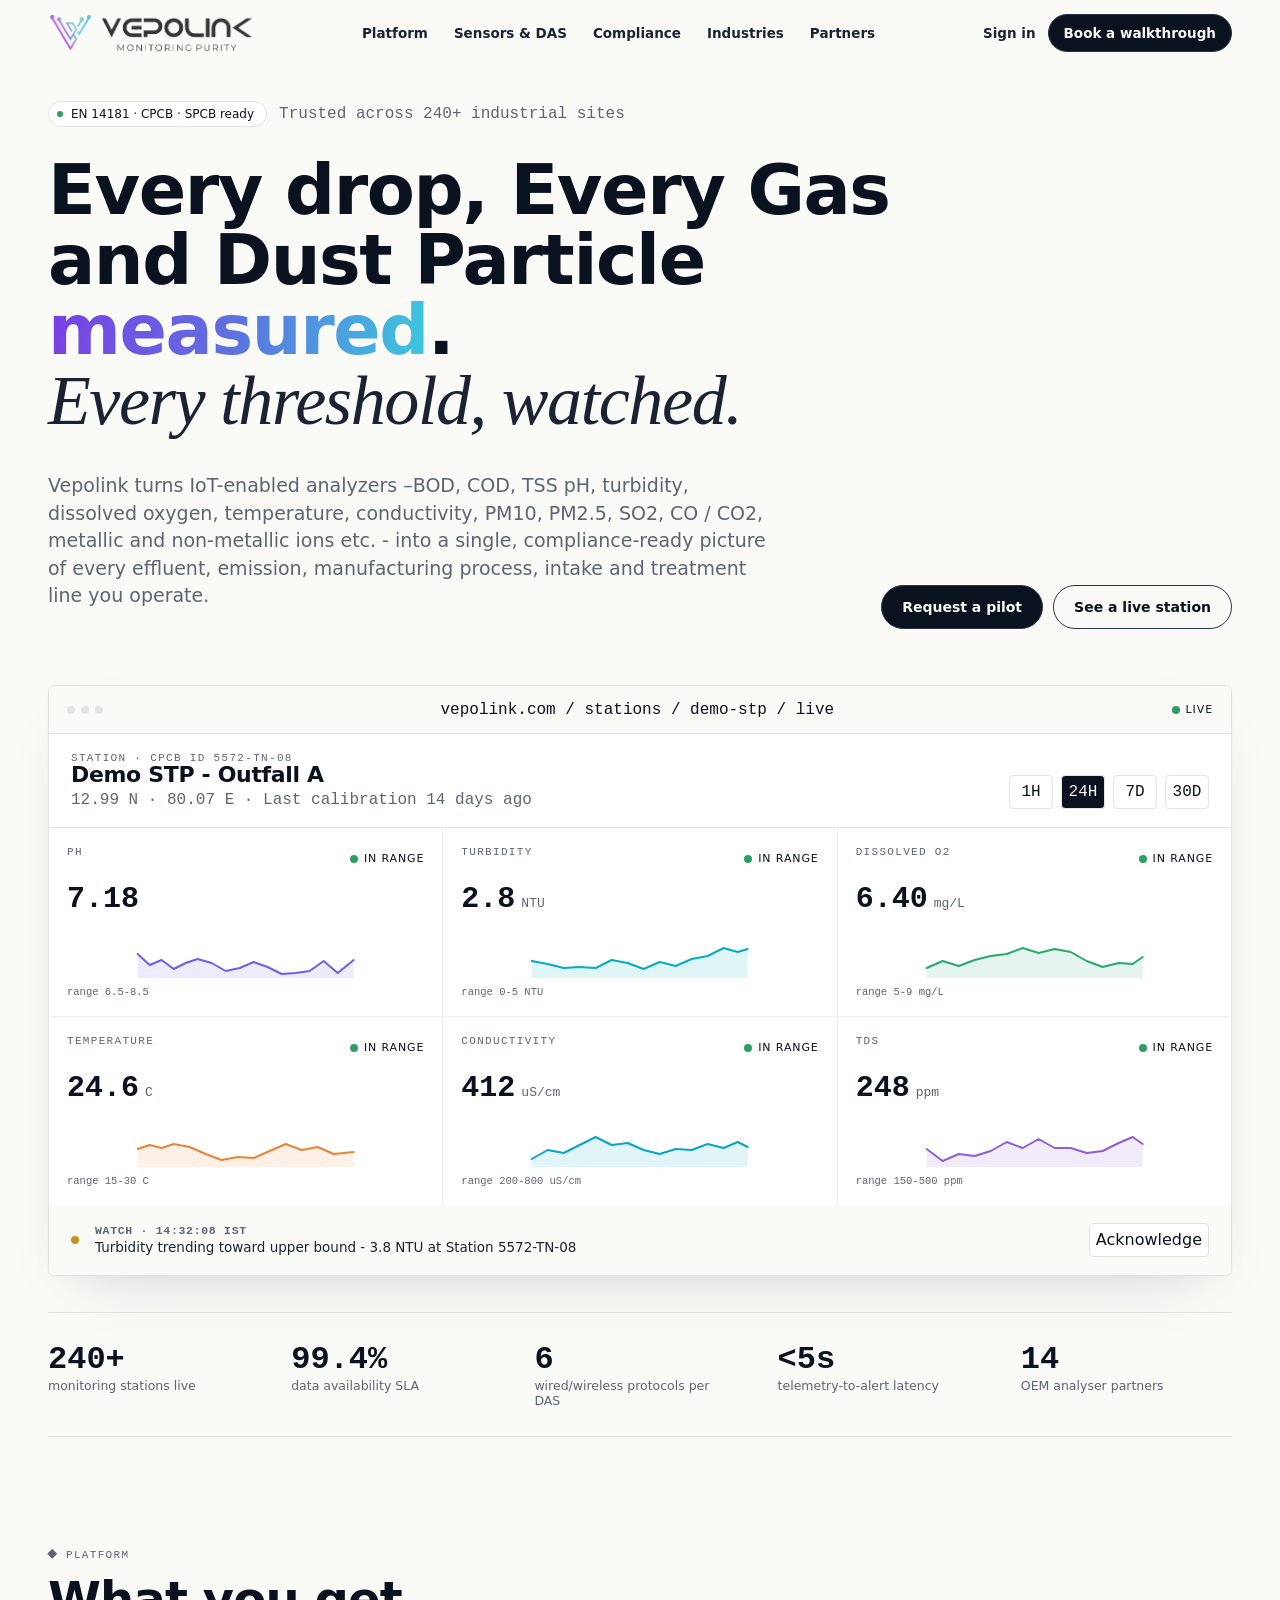
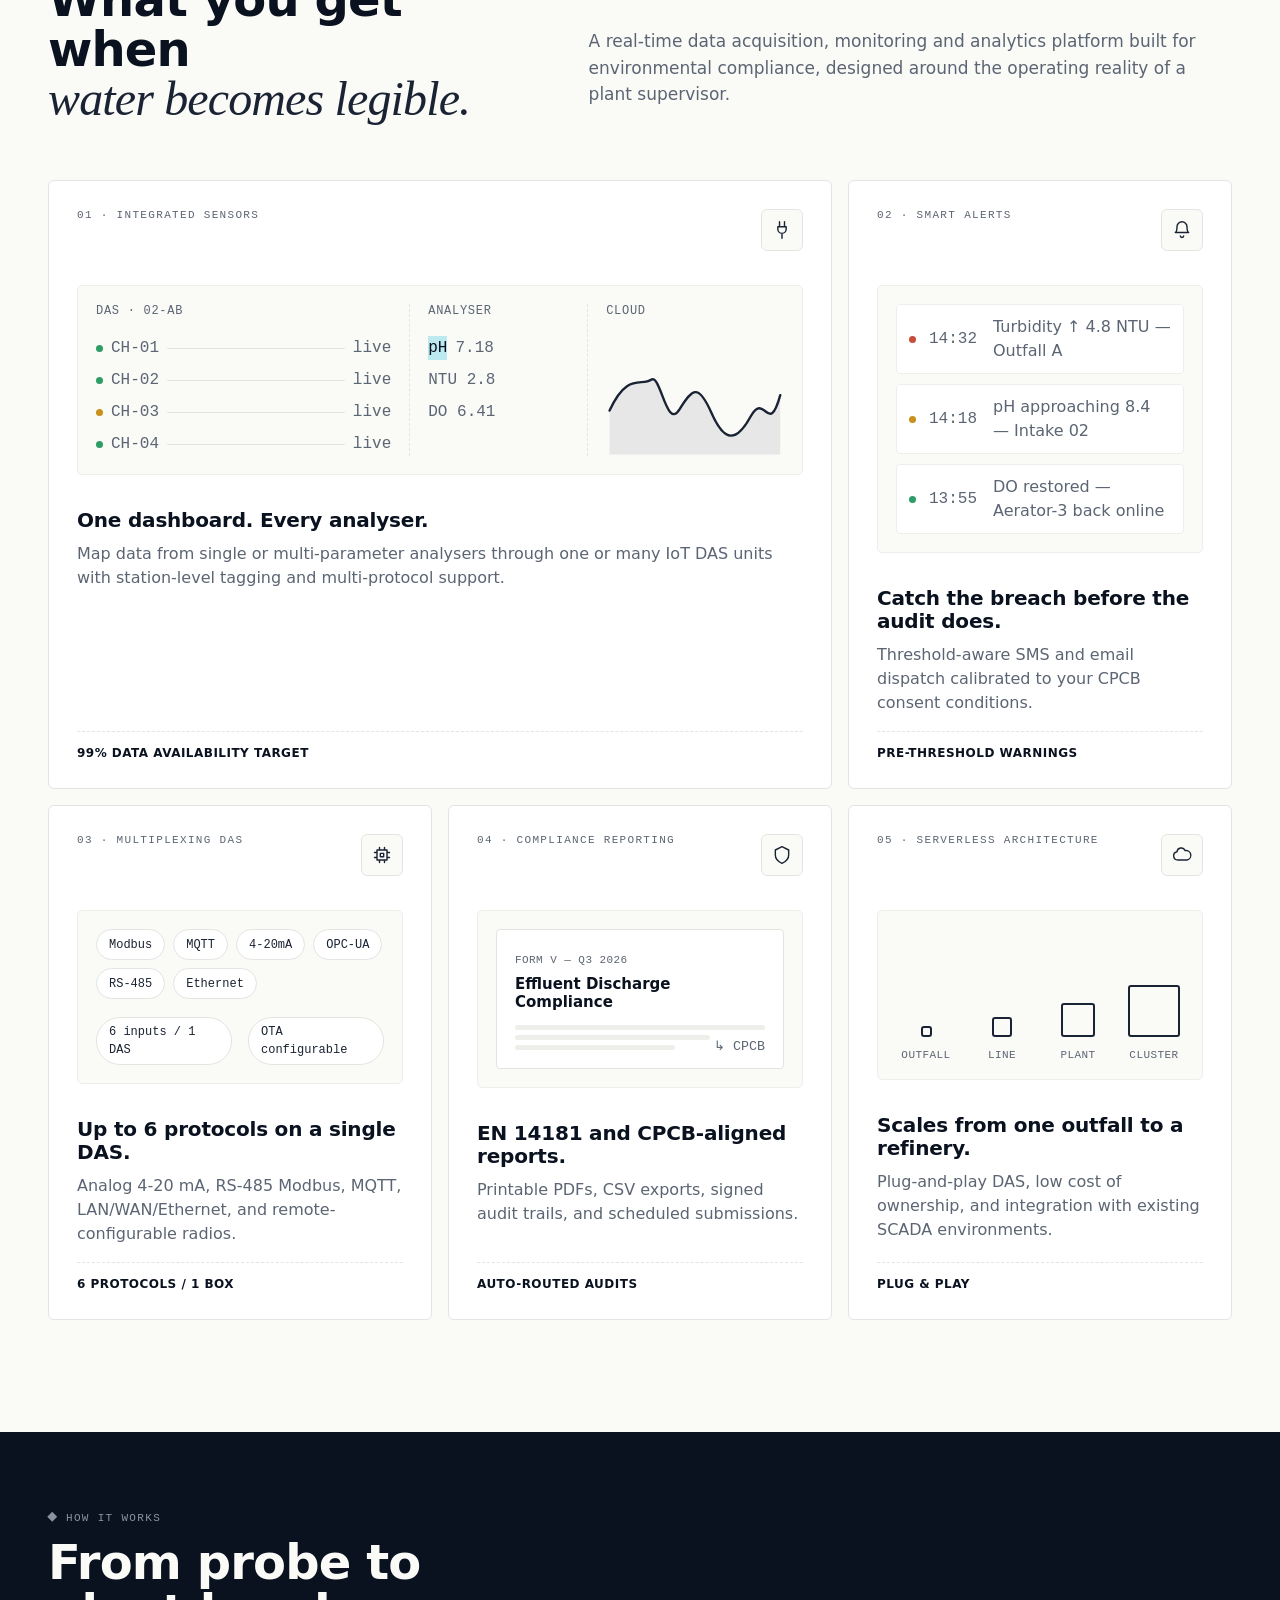
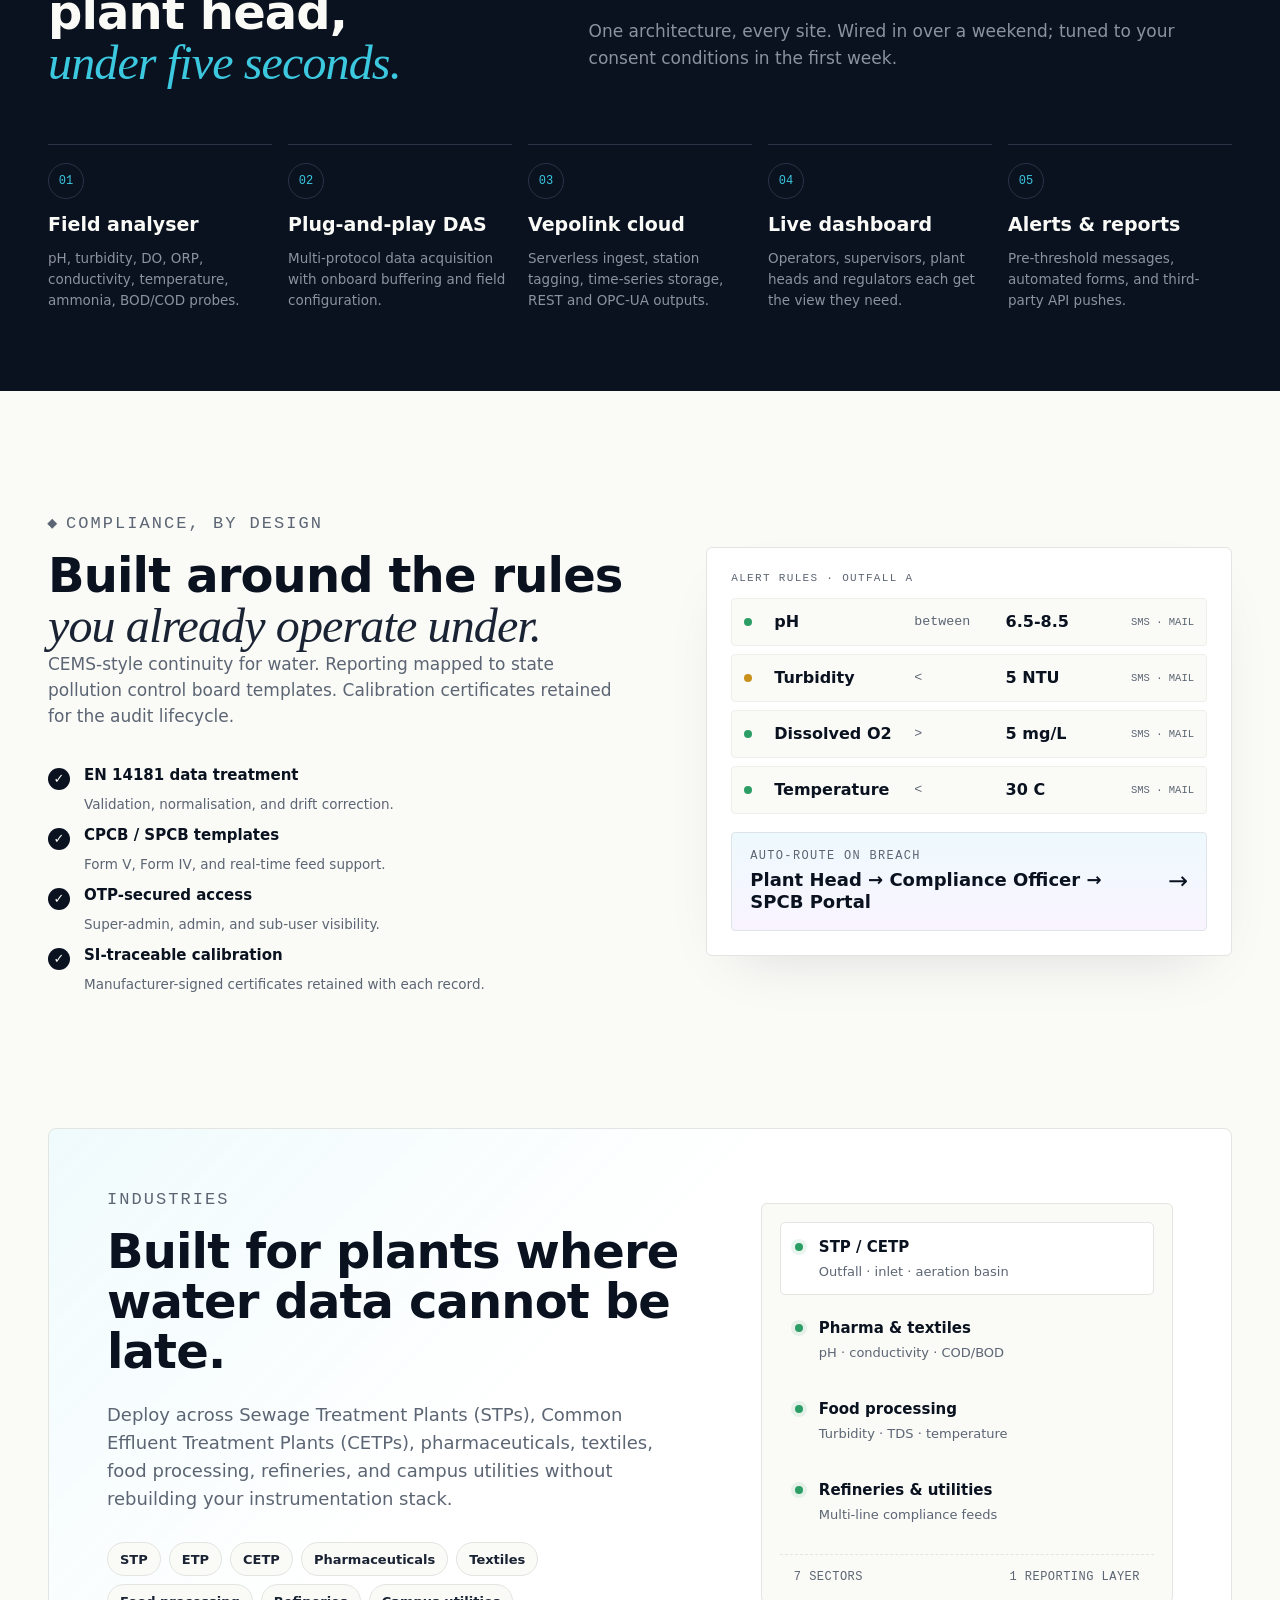
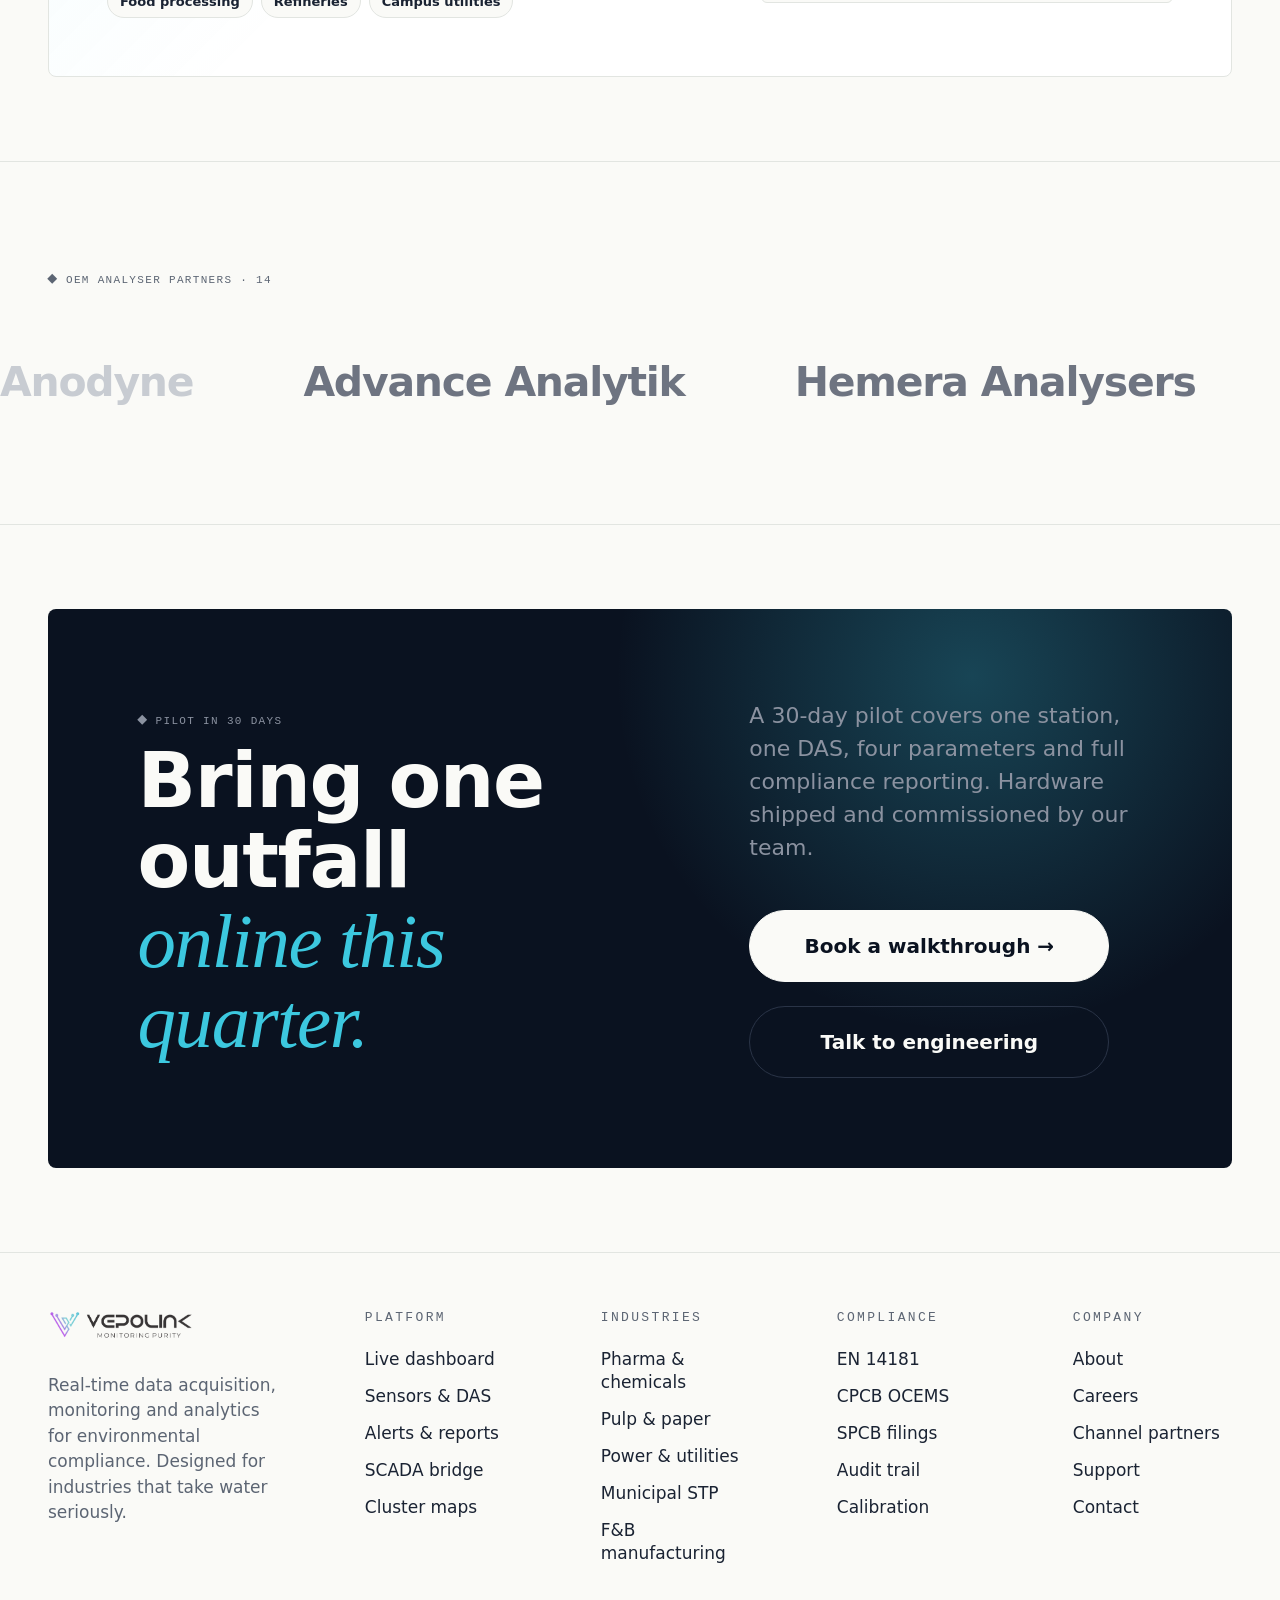
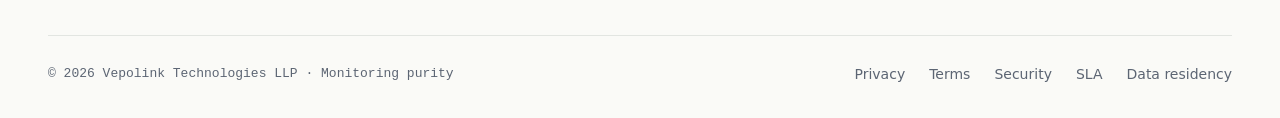
==== commit e5f57601: "product detail page correction" ====
--- a/index.html
+++ b/index.html
@@ -1,17 +1,21 @@
 <!doctype html>
 <html lang="en">
+
 <head>
   <meta charset="utf-8">
   <meta name="viewport" content="width=device-width, initial-scale=1">
-  <meta http-equiv="Content-Security-Policy" content="default-src 'self'; script-src 'self' 'sha256-vmRo2sfv05K8lXssOpbIi297NGfWQmtzwTfgMk4mg18='; style-src 'self'; img-src 'self' data:; font-src 'self'; connect-src 'self'; object-src 'none'; base-uri 'self'; form-action 'self'; upgrade-insecure-requests">
+  <meta http-equiv="Content-Security-Policy"
+    content="default-src 'self'; script-src 'self' 'sha256-vmRo2sfv05K8lXssOpbIi297NGfWQmtzwTfgMk4mg18='; style-src 'self'; img-src 'self' data:; font-src 'self'; connect-src 'self'; object-src 'none'; base-uri 'self'; form-action 'self'; upgrade-insecure-requests">
   <meta name="referrer" content="strict-origin-when-cross-origin">
   <meta name="theme-color" content="#fafaf7">
-  <meta name="description" content="Vepolink delivers real-time water-quality monitoring, IoT DAS integration, alerts, and compliance reporting for industrial sites.">
+  <meta name="description"
+    content="Vepolink delivers real-time water-quality, Emission monitoring, Continuous Ambient Air Monitoring, Gas Detection, River /Dam Water Flow Rate and Volume IoT DAS integration, alerts, and compliance reporting for industrial sites.">
   <meta name="robots" content="index, follow, max-image-preview:large, max-snippet:-1, max-video-preview:-1">
   <link rel="canonical" href="https://vepolink.com/">
   <meta property="og:type" content="website">
   <meta property="og:title" content="Vepolink - Real-time water intelligence">
-  <meta property="og:description" content="Instrument-grade water intelligence for effluent, intake, and treatment lines.">
+  <meta property="og:description"
+    content="Instrument-grade water intelligence for effluent, intake, and treatment lines.">
   <meta property="og:image" content="https://vepolink.com/assets/vepolink-logo-horizontal-trimmed.png">
   <meta name="twitter:card" content="summary_large_image">
   <title>Vepolink - Real-time Water Intelligence</title>
@@ -84,26 +88,10 @@
     }
   </script>
 </head>
+
 <body>
   <a class="skip-link" href="#main">Skip to content</a>
-  <header class="site-header" data-header>
-    <div class="shell nav-shell">
-      <a class="brand" href="/" aria-label="Vepolink home">
-        <img src="assets/vepolink-logo-horizontal-trimmed.png" width="206" height="40" alt="Vepolink">
-      </a>
-      <nav class="primary-nav" aria-label="Primary navigation">
-        <a href="#platform">Platform</a>
-        <a href="#sensors">Sensors &amp; DAS</a>
-        <a href="#compliance">Compliance</a>
-        <a href="#industries">Industries</a>
-        <a href="#partners">Partners</a>
-      </nav>
-      <div class="nav-actions">
-        <a href="#signin">Sign in</a>
-        <a class="button button-dark" href="mailto:sales@vepolink.com">Book a walkthrough</a>
-      </div>
-    </div>
-  </header>
+  <site-header></site-header>
 
   <main id="main">
     <section class="hero" aria-labelledby="hero-title">
@@ -112,9 +100,16 @@
           <span class="status-pill"><span></span> EN 14181 · CPCB · SPCB ready</span>
           <span class="mono muted">Trusted across 240+ industrial sites</span>
         </div>
-        <h1 id="hero-title">Every drop, <span class="grad-text">measured</span>.<br><em>Every threshold, watched.</em></h1>
+        <h1 id="hero-title">Every drop, Every Gas and Dust Particle <span
+            class="grad-text">measured</span>.<br><em>Every threshold, watched.</em>
+        </h1>
+        <!-- Every drop, Every Gas and Dust Particle measured. Every threshold, watched.  -->
         <div class="hero-grid">
-          <p>Vepolink turns IoT-enabled analyzers - pH, turbidity, dissolved oxygen, temperature, conductivity - into a single, compliance-ready picture of every effluent, intake and treatment line you operate.</p>
+          <p>Vepolink turns IoT-enabled analyzers –BOD, COD, TSS pH, turbidity, dissolved
+            oxygen, temperature,
+            conductivity, PM10, PM2.5, SO2, CO / CO2, metallic and non-metallic ions etc. - into a single,
+            compliance-ready picture of every effluent, emission, manufacturing process, intake and treatment line you
+            operate.</p>
           <div class="hero-actions">
             <a class="button button-dark" href="#pilot">Request a pilot</a>
             <a class="button button-light" href="#dashboard">See a live station</a>
@@ -124,13 +119,13 @@
         <section class="dashboard-frame" id="dashboard" aria-label="Live operator dashboard preview">
           <div class="browser-bar">
             <div class="window-dots" aria-hidden="true"><span></span><span></span><span></span></div>
-            <p class="mono">vepolink.com / stations / chembarambakkam-stp / live</p>
+            <p class="mono">vepolink.com / stations / demo-stp / live</p>
             <div class="live-badge"><span></span> Live</div>
           </div>
           <div class="station-bar">
             <div>
               <p class="mono overline">Station · CPCB ID 5572-TN-08</p>
-              <h2>Chembarambakkam STP - Outfall A</h2>
+              <h2>Demo STP - Outfall A</h2>
               <p class="mono muted">12.99 N · 80.07 E · Last calibration 14 days ago</p>
             </div>
             <div class="range-tabs" aria-label="Time range">
@@ -145,8 +140,12 @@
               <div><span class="mono overline">pH</span><span class="metric-state ok">in range</span></div>
               <p><span data-metric="ph">7.18</span><small></small></p>
               <svg viewBox="0 0 220 44" role="img" aria-label="Stable pH trend">
-                <path class="chart-fill" d="M2 20 L14 31 L26 26 L38 35 L50 29 L62 25 L76 29 L90 37 L104 34 L118 28 L132 33 L146 40 L160 39 L174 37 L188 27 L202 39 L218 26 L218 44 L2 44 Z"></path>
-                <path class="chart-line" d="M2 20 L14 31 L26 26 L38 35 L50 29 L62 25 L76 29 L90 37 L104 34 L118 28 L132 33 L146 40 L160 39 L174 37 L188 27 L202 39 L218 26"></path>
+                <path class="chart-fill"
+                  d="M2 20 L14 31 L26 26 L38 35 L50 29 L62 25 L76 29 L90 37 L104 34 L118 28 L132 33 L146 40 L160 39 L174 37 L188 27 L202 39 L218 26 L218 44 L2 44 Z">
+                </path>
+                <path class="chart-line"
+                  d="M2 20 L14 31 L26 26 L38 35 L50 29 L62 25 L76 29 L90 37 L104 34 L118 28 L132 33 L146 40 L160 39 L174 37 L188 27 L202 39 L218 26">
+                </path>
               </svg>
               <footer>range 6.5-8.5</footer>
             </article>
@@ -154,8 +153,12 @@
               <div><span class="mono overline">Turbidity</span><span class="metric-state ok">in range</span></div>
               <p><span data-metric="turbidity">2.8</span><small>NTU</small></p>
               <svg viewBox="0 0 220 44" role="img" aria-label="Turbidity trend">
-                <path class="chart-fill" d="M2 27 L18 30 L34 34 L50 33 L66 34 L82 26 L98 29 L114 35 L130 28 L146 32 L162 25 L178 22 L194 14 L208 18 L218 15 L218 44 L2 44 Z"></path>
-                <path class="chart-line" d="M2 27 L18 30 L34 34 L50 33 L66 34 L82 26 L98 29 L114 35 L130 28 L146 32 L162 25 L178 22 L194 14 L208 18 L218 15"></path>
+                <path class="chart-fill"
+                  d="M2 27 L18 30 L34 34 L50 33 L66 34 L82 26 L98 29 L114 35 L130 28 L146 32 L162 25 L178 22 L194 14 L208 18 L218 15 L218 44 L2 44 Z">
+                </path>
+                <path class="chart-line"
+                  d="M2 27 L18 30 L34 34 L50 33 L66 34 L82 26 L98 29 L114 35 L130 28 L146 32 L162 25 L178 22 L194 14 L208 18 L218 15">
+                </path>
               </svg>
               <footer>range 0-5 NTU</footer>
             </article>
@@ -163,8 +166,12 @@
               <div><span class="mono overline">Dissolved O2</span><span class="metric-state ok">in range</span></div>
               <p><span data-metric="do">6.40</span><small>mg/L</small></p>
               <svg viewBox="0 0 220 44" role="img" aria-label="Dissolved oxygen trend">
-                <path class="chart-fill" d="M2 34 L18 27 L34 32 L50 26 L66 22 L82 20 L98 14 L114 19 L130 15 L146 18 L162 27 L178 33 L194 29 L208 30 L218 23 L218 44 L2 44 Z"></path>
-                <path class="chart-line" d="M2 34 L18 27 L34 32 L50 26 L66 22 L82 20 L98 14 L114 19 L130 15 L146 18 L162 27 L178 33 L194 29 L208 30 L218 23"></path>
+                <path class="chart-fill"
+                  d="M2 34 L18 27 L34 32 L50 26 L66 22 L82 20 L98 14 L114 19 L130 15 L146 18 L162 27 L178 33 L194 29 L208 30 L218 23 L218 44 L2 44 Z">
+                </path>
+                <path class="chart-line"
+                  d="M2 34 L18 27 L34 32 L50 26 L66 22 L82 20 L98 14 L114 19 L130 15 L146 18 L162 27 L178 33 L194 29 L208 30 L218 23">
+                </path>
               </svg>
               <footer>range 5-9 mg/L</footer>
             </article>
@@ -172,8 +179,12 @@
               <div><span class="mono overline">Temperature</span><span class="metric-state ok">in range</span></div>
               <p><span data-metric="temp">24.6</span><small>C</small></p>
               <svg viewBox="0 0 220 44" role="img" aria-label="Temperature trend">
-                <path class="chart-fill" d="M2 26 L14 22 L26 25 L38 21 L54 24 L70 31 L86 37 L102 34 L118 35 L134 28 L150 21 L166 27 L182 24 L198 31 L218 29 L218 44 L2 44 Z"></path>
-                <path class="chart-line" d="M2 26 L14 22 L26 25 L38 21 L54 24 L70 31 L86 37 L102 34 L118 35 L134 28 L150 21 L166 27 L182 24 L198 31 L218 29"></path>
+                <path class="chart-fill"
+                  d="M2 26 L14 22 L26 25 L38 21 L54 24 L70 31 L86 37 L102 34 L118 35 L134 28 L150 21 L166 27 L182 24 L198 31 L218 29 L218 44 L2 44 Z">
+                </path>
+                <path class="chart-line"
+                  d="M2 26 L14 22 L26 25 L38 21 L54 24 L70 31 L86 37 L102 34 L118 35 L134 28 L150 21 L166 27 L182 24 L198 31 L218 29">
+                </path>
               </svg>
               <footer>range 15-30 C</footer>
             </article>
@@ -181,8 +192,12 @@
               <div><span class="mono overline">Conductivity</span><span class="metric-state ok">in range</span></div>
               <p><span data-metric="conductivity">412</span><small>uS/cm</small></p>
               <svg viewBox="0 0 220 44" role="img" aria-label="Conductivity trend">
-                <path class="chart-fill" d="M2 36 L18 27 L34 30 L50 22 L66 14 L82 22 L98 20 L114 27 L130 31 L146 26 L162 27 L178 21 L194 25 L208 19 L218 24 L218 44 L2 44 Z"></path>
-                <path class="chart-line" d="M2 36 L18 27 L34 30 L50 22 L66 14 L82 22 L98 20 L114 27 L130 31 L146 26 L162 27 L178 21 L194 25 L208 19 L218 24"></path>
+                <path class="chart-fill"
+                  d="M2 36 L18 27 L34 30 L50 22 L66 14 L82 22 L98 20 L114 27 L130 31 L146 26 L162 27 L178 21 L194 25 L208 19 L218 24 L218 44 L2 44 Z">
+                </path>
+                <path class="chart-line"
+                  d="M2 36 L18 27 L34 30 L50 22 L66 14 L82 22 L98 20 L114 27 L130 31 L146 26 L162 27 L178 21 L194 25 L208 19 L218 24">
+                </path>
               </svg>
               <footer>range 200-800 uS/cm</footer>
             </article>
@@ -190,25 +205,45 @@
               <div><span class="mono overline">TDS</span><span class="metric-state ok">in range</span></div>
               <p><span data-metric="tds">248</span><small>ppm</small></p>
               <svg viewBox="0 0 220 44" role="img" aria-label="TDS trend">
-                <path class="chart-fill" d="M2 26 L18 38 L34 31 L50 33 L66 28 L82 19 L98 25 L114 16 L130 25 L146 25 L162 30 L178 28 L194 20 L208 14 L218 21 L218 44 L2 44 Z"></path>
-                <path class="chart-line" d="M2 26 L18 38 L34 31 L50 33 L66 28 L82 19 L98 25 L114 16 L130 25 L146 25 L162 30 L178 28 L194 20 L208 14 L218 21"></path>
+                <path class="chart-fill"
+                  d="M2 26 L18 38 L34 31 L50 33 L66 28 L82 19 L98 25 L114 16 L130 25 L146 25 L162 30 L178 28 L194 20 L208 14 L218 21 L218 44 L2 44 Z">
+                </path>
+                <path class="chart-line"
+                  d="M2 26 L18 38 L34 31 L50 33 L66 28 L82 19 L98 25 L114 16 L130 25 L146 25 L162 30 L178 28 L194 20 L208 14 L218 21">
+                </path>
               </svg>
               <footer>range 150-500 ppm</footer>
             </article>
           </div>
           <div class="alert-strip">
             <span aria-hidden="true"></span>
-            <p><strong>Watch · 14:32:08 IST</strong> Turbidity trending toward upper bound - 3.8 NTU at Station 5572-TN-08</p>
+            <p><strong>Watch · 14:32:08 IST</strong> Turbidity trending toward upper bound - 3.8 NTU at Station
+              5572-TN-08</p>
             <button type="button">Acknowledge</button>
           </div>
         </section>
 
         <dl class="stats-strip">
-          <div><dt>240+</dt><dd>monitoring stations live</dd></div>
-          <div><dt>99.4%</dt><dd>data availability SLA</dd></div>
-          <div><dt>6</dt><dd>wired/wireless protocols per DAS</dd></div>
-          <div><dt>&lt;5s</dt><dd>telemetry-to-alert latency</dd></div>
-          <div><dt>14</dt><dd>OEM analyser partners</dd></div>
+          <div>
+            <dt>240+</dt>
+            <dd>monitoring stations live</dd>
+          </div>
+          <div>
+            <dt>99.4%</dt>
+            <dd>data availability SLA</dd>
+          </div>
+          <div>
+            <dt>6</dt>
+            <dd>wired/wireless protocols per DAS</dd>
+          </div>
+          <div>
+            <dt>&lt;5s</dt>
+            <dd>telemetry-to-alert latency</dd>
+          </div>
+          <div>
+            <dt>14</dt>
+            <dd>OEM analyser partners</dd>
+          </div>
         </dl>
       </div>
     </section>
@@ -219,11 +254,17 @@
           <p class="mono overline">Platform</p>
           <h2 id="platform-title">What you get when<br><em>water becomes legible.</em></h2>
         </div>
-        <p>A real-time data acquisition, monitoring and analytics platform built for environmental compliance, designed around the operating reality of a plant supervisor.</p>
+        <p>A real-time data acquisition, monitoring and analytics platform built for environmental compliance, designed
+          around the operating reality of a plant supervisor.</p>
       </div>
       <div class="shell capability-grid">
         <article class="cap-card wide" id="sensors">
-          <div class="cap-top"><p class="mono overline">01 · Integrated sensors</p><span class="cap-icon" aria-hidden="true"><svg viewBox="0 0 24 24"><path d="M9 2v6M15 2v6M7 8h10v3a5 5 0 0 1-10 0V8zM12 17v5"></path></svg></span></div>
+          <div class="cap-top">
+            <p class="mono overline">01 · Integrated sensors</p><span class="cap-icon" aria-hidden="true"><svg
+                viewBox="0 0 24 24">
+                <path d="M9 2v6M15 2v6M7 8h10v3a5 5 0 0 1-10 0V8zM12 17v5"></path>
+              </svg></span>
+          </div>
           <div class="cap-visual rack-visual" aria-hidden="true">
             <div>
               <span class="mono">DAS · 02-AB</span>
@@ -241,17 +282,26 @@
             <div class="cloud-mini">
               <span class="mono">Cloud</span>
               <svg viewBox="0 0 150 80" role="img" aria-label="Cloud data trend">
-                <path class="cloud-fill" d="M3 41 C18 8 30 21 38 15 S51 58 62 40 78 18 89 43 110 68 122 46 137 64 147 28 L147 78 L3 78 Z"></path>
-                <path class="cloud-line" d="M3 41 C18 8 30 21 38 15 S51 58 62 40 78 18 89 43 110 68 122 46 137 64 147 28"></path>
+                <path class="cloud-fill"
+                  d="M3 41 C18 8 30 21 38 15 S51 58 62 40 78 18 89 43 110 68 122 46 137 64 147 28 L147 78 L3 78 Z">
+                </path>
+                <path class="cloud-line"
+                  d="M3 41 C18 8 30 21 38 15 S51 58 62 40 78 18 89 43 110 68 122 46 137 64 147 28"></path>
               </svg>
             </div>
           </div>
           <h3>One dashboard. Every analyser.</h3>
-          <p>Map data from single or multi-parameter analysers through one or many IoT DAS units with station-level tagging and multi-protocol support.</p>
+          <p>Map data from single or multi-parameter analysers through one or many IoT DAS units with station-level
+            tagging and multi-protocol support.</p>
           <strong>99% data availability target</strong>
         </article>
         <article class="cap-card">
-          <div class="cap-top"><p class="mono overline">02 · Smart alerts</p><span class="cap-icon" aria-hidden="true"><svg viewBox="0 0 24 24"><path d="M6 8a6 6 0 0 1 12 0c0 6 2 7 2 7H4s2-1 2-7zM10 19a2 2 0 0 0 4 0"></path></svg></span></div>
+          <div class="cap-top">
+            <p class="mono overline">02 · Smart alerts</p><span class="cap-icon" aria-hidden="true"><svg
+                viewBox="0 0 24 24">
+                <path d="M6 8a6 6 0 0 1 12 0c0 6 2 7 2 7H4s2-1 2-7zM10 19a2 2 0 0 0 4 0"></path>
+              </svg></span>
+          </div>
           <div class="cap-visual alert-visual" aria-hidden="true">
             <p><i class="alert-dot"></i><span>14:32</span>Turbidity ↑ 4.8 NTU — Outfall A</p>
             <p><i class="warn-dot"></i><span>14:18</span>pH approaching 8.4 — Intake 02</p>
@@ -262,9 +312,16 @@
           <strong>Pre-threshold warnings</strong>
         </article>
         <article class="cap-card">
-          <div class="cap-top"><p class="mono overline">03 · Multiplexing DAS</p><span class="cap-icon" aria-hidden="true"><svg viewBox="0 0 24 24"><path d="M9 3v2M15 3v2M9 19v2M15 19v2M3 9h2M3 15h2M19 9h2M19 15h2M6 6h12v12H6zM10 10h4v4h-4z"></path></svg></span></div>
+          <div class="cap-top">
+            <p class="mono overline">03 · Multiplexing DAS</p><span class="cap-icon" aria-hidden="true"><svg
+                viewBox="0 0 24 24">
+                <path d="M9 3v2M15 3v2M9 19v2M15 19v2M3 9h2M3 15h2M19 9h2M19 15h2M6 6h12v12H6zM10 10h4v4h-4z"></path>
+              </svg></span>
+          </div>
           <div class="cap-visual protocol-visual" aria-hidden="true">
-            <div><span>Modbus</span><span>MQTT</span><span>4-20mA</span><span>OPC-UA</span><span>RS-485</span><span>Ethernet</span></div>
+            <div>
+              <span>Modbus</span><span>MQTT</span><span>4-20mA</span><span>OPC-UA</span><span>RS-485</span><span>Ethernet</span>
+            </div>
             <p><span>6 inputs / 1 DAS</span><span>OTA configurable</span></p>
           </div>
           <h3>Up to 6 protocols on a single DAS.</h3>
@@ -272,7 +329,12 @@
           <strong>6 protocols / 1 box</strong>
         </article>
         <article class="cap-card">
-          <div class="cap-top"><p class="mono overline">04 · Compliance reporting</p><span class="cap-icon" aria-hidden="true"><svg viewBox="0 0 24 24"><path d="M12 2 4 6v6c0 5 3.5 8 8 10 4.5-2 8-5 8-10V6l-8-4z"></path></svg></span></div>
+          <div class="cap-top">
+            <p class="mono overline">04 · Compliance reporting</p><span class="cap-icon" aria-hidden="true"><svg
+                viewBox="0 0 24 24">
+                <path d="M12 2 4 6v6c0 5 3.5 8 8 10 4.5-2 8-5 8-10V6l-8-4z"></path>
+              </svg></span>
+          </div>
           <div class="cap-visual report-visual" aria-hidden="true">
             <div>
               <span class="mono">Form V — Q3 2026</span>
@@ -286,7 +348,12 @@
           <strong>Auto-routed audits</strong>
         </article>
         <article class="cap-card">
-          <div class="cap-top"><p class="mono overline">05 · Serverless architecture</p><span class="cap-icon" aria-hidden="true"><svg viewBox="0 0 24 24"><path d="M7 18a5 5 0 0 1-1-9.9 5 5 0 0 1 9.6-1.4A4.5 4.5 0 0 1 18 18H7z"></path></svg></span></div>
+          <div class="cap-top">
+            <p class="mono overline">05 · Serverless architecture</p><span class="cap-icon" aria-hidden="true"><svg
+                viewBox="0 0 24 24">
+                <path d="M7 18a5 5 0 0 1-1-9.9 5 5 0 0 1 9.6-1.4A4.5 4.5 0 0 1 18 18H7z"></path>
+              </svg></span>
+          </div>
           <div class="cap-visual scale-visual" aria-hidden="true">
             <span><i></i>Outfall</span>
             <span><i></i>Line</span>
@@ -306,14 +373,25 @@
           <p class="mono overline">How it works</p>
           <h2 id="process-title">From probe to plant head,<br><em>under five seconds.</em></h2>
         </div>
-        <p>One architecture, every site. Wired in over a weekend; tuned to your consent conditions in the first week.</p>
+        <p>One architecture, every site. Wired in over a weekend; tuned to your consent conditions in the first week.
+        </p>
       </div>
       <ol class="shell process-grid">
-        <li><span>01</span><strong>Field analyser</strong><p>pH, turbidity, DO, ORP, conductivity, temperature, ammonia, BOD/COD probes.</p></li>
-        <li><span>02</span><strong>Plug-and-play DAS</strong><p>Multi-protocol data acquisition with onboard buffering and field configuration.</p></li>
-        <li><span>03</span><strong>Vepolink cloud</strong><p>Serverless ingest, station tagging, time-series storage, REST and OPC-UA outputs.</p></li>
-        <li><span>04</span><strong>Live dashboard</strong><p>Operators, supervisors, plant heads and regulators each get the view they need.</p></li>
-        <li><span>05</span><strong>Alerts &amp; reports</strong><p>Pre-threshold messages, automated forms, and third-party API pushes.</p></li>
+        <li><span>01</span><strong>Field analyser</strong>
+          <p>pH, turbidity, DO, ORP, conductivity, temperature, ammonia, BOD/COD probes.</p>
+        </li>
+        <li><span>02</span><strong>Plug-and-play DAS</strong>
+          <p>Multi-protocol data acquisition with onboard buffering and field configuration.</p>
+        </li>
+        <li><span>03</span><strong>Vepolink cloud</strong>
+          <p>Serverless ingest, station tagging, time-series storage, REST and OPC-UA outputs.</p>
+        </li>
+        <li><span>04</span><strong>Live dashboard</strong>
+          <p>Operators, supervisors, plant heads and regulators each get the view they need.</p>
+        </li>
+        <li><span>05</span><strong>Alerts &amp; reports</strong>
+          <p>Pre-threshold messages, automated forms, and third-party API pushes.</p>
+        </li>
       </ol>
     </section>
 
@@ -322,20 +400,27 @@
         <div>
           <p class="mono overline">Compliance, by design</p>
           <h2 id="compliance-title">Built around the rules<br><em>you already operate under.</em></h2>
-          <p>CEMS-style continuity for water. Reporting mapped to state pollution control board templates. Calibration certificates retained for the audit lifecycle.</p>
+          <p>CEMS-style continuity for water. Reporting mapped to state pollution control board templates. Calibration
+            certificates retained for the audit lifecycle.</p>
           <ul class="check-list">
-            <li><strong>EN 14181 data treatment</strong><span>Validation, normalisation, and drift correction.</span></li>
+            <li><strong>EN 14181 data treatment</strong><span>Validation, normalisation, and drift correction.</span>
+            </li>
             <li><strong>CPCB / SPCB templates</strong><span>Form V, Form IV, and real-time feed support.</span></li>
             <li><strong>OTP-secured access</strong><span>Super-admin, admin, and sub-user visibility.</span></li>
-            <li><strong>SI-traceable calibration</strong><span>Manufacturer-signed certificates retained with each record.</span></li>
+            <li><strong>SI-traceable calibration</strong><span>Manufacturer-signed certificates retained with each
+                record.</span></li>
           </ul>
         </div>
         <aside class="rules-panel" aria-label="Alert rule example">
           <p class="mono overline">Alert rules · Outfall A</p>
-          <div class="rule-row"><span></span><strong>pH</strong><small>between</small><b>6.5-8.5</b><em>SMS · MAIL</em></div>
-          <div class="rule-row warn"><span></span><strong>Turbidity</strong><small>&lt;</small><b>5 NTU</b><em>SMS · MAIL</em></div>
-          <div class="rule-row"><span></span><strong>Dissolved O2</strong><small>&gt;</small><b>5 mg/L</b><em>SMS · MAIL</em></div>
-          <div class="rule-row"><span></span><strong>Temperature</strong><small>&lt;</small><b>30 C</b><em>SMS · MAIL</em></div>
+          <div class="rule-row"><span></span><strong>pH</strong><small>between</small><b>6.5-8.5</b><em>SMS · MAIL</em>
+          </div>
+          <div class="rule-row warn"><span></span><strong>Turbidity</strong><small>&lt;</small><b>5 NTU</b><em>SMS ·
+              MAIL</em></div>
+          <div class="rule-row"><span></span><strong>Dissolved O2</strong><small>&gt;</small><b>5 mg/L</b><em>SMS ·
+              MAIL</em></div>
+          <div class="rule-row"><span></span><strong>Temperature</strong><small>&lt;</small><b>30 C</b><em>SMS ·
+              MAIL</em></div>
           <div class="route-box">
             <div>
               <small>Auto-route on breach</small>
@@ -352,9 +437,12 @@
         <div class="industries-copy">
           <p class="mono overline">Industries</p>
           <h2 id="industries-title">Built for plants where water data cannot be late.</h2>
-          <p>Deploy across Sewage Treatment Plants (STPs), Common Effluent Treatment Plants (CETPs), pharmaceuticals, textiles, food processing, refineries, and campus utilities without rebuilding your instrumentation stack.</p>
+          <p>Deploy across Sewage Treatment Plants (STPs), Common Effluent Treatment Plants (CETPs), pharmaceuticals,
+            textiles, food processing, refineries, and campus utilities without rebuilding your instrumentation stack.
+          </p>
           <div class="industry-tags" aria-label="Supported industries">
             <span>STP</span>
+            <span>ETP</span>
             <span>CETP</span>
             <span>Pharmaceuticals</span>
             <span>Textiles</span>
@@ -399,20 +487,20 @@
         <div class="partner-marquee" aria-label="OEM analyser partners">
           <div>
             <span>Anodyne</span>
-            <span>Enhanced Wapp Systems</span>
+            <span>Advance Analytik</span>
             <span>Hemera Analysers</span>
             <span>Process Instruments</span>
+            <span>Horiba</span>
+            <span>Vasthi Instruments</span>
             <span>Tata</span>
-            <span aria-hidden="true">Anodyne</span>
-            <span aria-hidden="true">Enhanced Wapp Systems</span>
-            <span aria-hidden="true">Hemera Analysers</span>
-            <span aria-hidden="true">Process Instruments</span>
-            <span aria-hidden="true">Tata</span>
-          </div>
-        </div>
-      </div>
-    </section>
-
+            <span>OTT Hydromet</span>
+            <span>Adept</span>
+            <span>Siemens</span>
+          </div>
+        </div>
+      </div>
+    </section>
+    <!-- aria-hidden="true" -->
     <section class="cta" id="pilot" aria-labelledby="cta-title">
       <div class="shell cta-panel">
         <div>
@@ -420,7 +508,8 @@
           <h2 id="cta-title">Bring one outfall<br><em>online this quarter.</em></h2>
         </div>
         <div>
-          <p>A 30-day pilot covers one station, one DAS, four parameters and full compliance reporting. Hardware shipped and commissioned by our team.</p>
+          <p>A 30-day pilot covers one station, one DAS, four parameters and full compliance reporting. Hardware shipped
+            and commissioned by our team.</p>
           <a class="button button-light-filled" href="mailto:sales@vepolink.com">Book a walkthrough →</a>
           <a class="button button-ghost-dark" href="mailto:engineering@vepolink.com">Talk to engineering</a>
         </div>
@@ -428,57 +517,7 @@
     </section>
   </main>
 
-  <footer class="site-footer">
-    <div class="shell footer-grid">
-      <div class="footer-brand">
-        <a class="brand" href="/" aria-label="Vepolink home">
-          <img src="assets/vepolink-logo-horizontal-trimmed.png" width="185" height="36" alt="Vepolink">
-        </a>
-        <p>Real-time data acquisition, monitoring and analytics for environmental compliance. Designed for industries that take water seriously.</p>
-      </div>
-      <nav aria-label="Footer platform links">
-        <h2>Platform</h2>
-        <a href="#dashboard">Live dashboard</a>
-        <a href="#sensors">Sensors &amp; DAS</a>
-        <a href="#platform">Alerts &amp; reports</a>
-        <a href="#platform">SCADA bridge</a>
-        <a href="#platform">Cluster maps</a>
-      </nav>
-      <nav aria-label="Footer industry links">
-        <h2>Industries</h2>
-        <a href="#industries">Pharma &amp; chemicals</a>
-        <a href="#industries">Pulp &amp; paper</a>
-        <a href="#industries">Power &amp; utilities</a>
-        <a href="#industries">Municipal STP</a>
-        <a href="#industries">F&amp;B manufacturing</a>
-      </nav>
-      <nav aria-label="Footer compliance links">
-        <h2>Compliance</h2>
-        <a href="#compliance">EN 14181</a>
-        <a href="#compliance">CPCB OCEMS</a>
-        <a href="#compliance">SPCB filings</a>
-        <a href="#compliance">Audit trail</a>
-        <a href="#compliance">Calibration</a>
-      </nav>
-      <nav aria-label="Footer company links">
-        <h2>Company</h2>
-        <a href="mailto:hello@vepolink.com">About</a>
-        <a href="mailto:hello@vepolink.com">Careers</a>
-        <a href="mailto:partners@vepolink.com">Channel partners</a>
-        <a href="tel:+919810416132">Support</a>
-        <a href="mailto:hello@vepolink.com">Contact</a>
-      </nav>
-    </div>
-    <div class="shell footer-bottom">
-      <p class="mono">© 2026 Vepolink Technologies LLP · Monitoring purity</p>
-      <nav aria-label="Legal links">
-        <a href="mailto:hello@vepolink.com">Privacy</a>
-        <a href="mailto:hello@vepolink.com">Terms</a>
-        <a href="mailto:hello@vepolink.com">Security</a>
-        <a href="mailto:hello@vepolink.com">SLA</a>
-        <a href="mailto:hello@vepolink.com">Data residency</a>
-      </nav>
-    </div>
-  </footer>
+  <site-footer></site-footer>
 </body>
-</html>
+
+</html>
--- a/assets/site.css
+++ b/assets/site.css
@@ -106,10 +106,10 @@
   text-transform: uppercase;
 }
 
-.split-heading > div > .overline::before,
+.split-heading>div>.overline::before,
 .process-head .overline::before,
-.compliance-grid > div > .overline::before,
-.partners > .shell > .overline::before,
+.compliance-grid>div>.overline::before,
+.partners>.shell>.overline::before,
 .cta-panel .overline::before {
   content: "";
   display: inline-block;
@@ -260,6 +260,12 @@
   letter-spacing: -0.02em;
 }
 
+.hero h1 {
+  font-size: clamp(46px, 6.2vw, 70px);
+  line-height: 1;
+  max-width: 985px;
+}
+
 h1 em,
 h2 em {
   color: var(--ink-2);
@@ -277,16 +283,26 @@
 
 .hero-grid {
   display: grid;
-  grid-template-columns: 1.2fr 1fr;
+  grid-template-columns: 1.8fr 1fr;
   align-items: end;
   gap: 48px;
   margin-top: 36px;
 }
 
 .hero-grid p,
-.split-heading > p,
-.process-head > p,
-.compliance-grid > div > p,
+.split-heading>p,
+.process-head>p,
+.compliance-grid>div>p,
+.industries p,
+.site-footer p {
+  color: var(--muted);
+  font-size: 17px;
+  line-height: 1.55;
+}
+
+.split-heading>p,
+.process-head>p,
+.compliance-grid>div>p,
 .industries p,
 .site-footer p {
   max-width: 640px;
@@ -305,6 +321,7 @@
   justify-content: flex-end;
   gap: 10px;
   flex-wrap: wrap;
+  width: 100%;
 }
 
 .dashboard-frame {
@@ -370,7 +387,7 @@
 
 .live-badge span,
 .metric-state::before,
-.alert-strip > span,
+.alert-strip>span,
 .rule-row span {
   content: "";
   width: 8px;
@@ -430,7 +447,7 @@
   background: var(--card);
 }
 
-.metric-card > div {
+.metric-card>div {
   display: flex;
   justify-content: space-between;
   gap: 12px;
@@ -512,7 +529,7 @@
   background: var(--paper-2);
 }
 
-.alert-strip > span,
+.alert-strip>span,
 .rule-row.warn span {
   background: var(--warn);
 }
@@ -602,7 +619,8 @@
 .cap-card h3 {
   margin-bottom: 10px;
   color: var(--ink);
-  font-size: 26px;
+  font-size: 20px;
+  font-weight: bold;
   line-height: 1.15;
   letter-spacing: -0.01em;
 }
@@ -653,7 +671,7 @@
 }
 
 .cap-visual {
-  min-height: 148px;
+  min-height: 170px;
   margin: 22px 0 34px;
   padding: 18px;
   border: 1px solid var(--line-2);
@@ -668,7 +686,7 @@
   align-items: stretch;
 }
 
-.rack-visual > div + div {
+.rack-visual>div+div {
   border-left: 1px dashed var(--line);
   padding-left: 18px;
 }
@@ -813,7 +831,7 @@
   place-items: center;
 }
 
-.report-visual > div {
+.report-visual>div {
   position: relative;
   width: min(100%, 290px);
   min-height: 126px;
@@ -1087,7 +1105,7 @@
   font-weight: 650;
 }
 
-.route-box > span {
+.route-box>span {
   color: var(--ink);
   font-size: 24px;
   line-height: 1;
@@ -1115,7 +1133,7 @@
   max-width: 780px;
 }
 
-.industries-copy > p:not(.overline) {
+.industries-copy>p:not(.overline) {
   max-width: 700px;
   margin: 24px 0 0;
   color: var(--muted);
@@ -1160,7 +1178,7 @@
   border-radius: 5px;
 }
 
-.matrix-row + .matrix-row {
+.matrix-row+.matrix-row {
   margin-top: 8px;
 }
 
@@ -1170,7 +1188,7 @@
   background: var(--card);
 }
 
-.matrix-row > span {
+.matrix-row>span {
   width: 8px;
   height: 8px;
   border-radius: 999px;
@@ -1217,12 +1235,12 @@
   white-space: nowrap;
 }
 
-.partner-marquee > div {
+.partner-marquee>div {
   display: inline-flex;
   align-items: center;
   gap: clamp(72px, 8.6vw, 138px);
   min-width: max-content;
-  animation: partnerMarquee 28s linear infinite;
+  animation: partnerMarquee 100s linear infinite;
   will-change: transform;
 }
 
@@ -1244,6 +1262,7 @@
   from {
     transform: translate3d(0, 0, 0);
   }
+
   to {
     transform: translate3d(-50%, 0, 0);
   }
@@ -1391,12 +1410,14 @@
   0% {
     box-shadow: 0 0 0 0 rgba(45, 157, 102, 0.35);
   }
+
   100% {
     box-shadow: 0 0 0 10px rgba(45, 157, 102, 0);
   }
 }
 
 @media (prefers-reduced-motion: reduce) {
+
   *,
   *::before,
   *::after {
@@ -1406,7 +1427,7 @@
     transition-duration: 0.001ms !important;
   }
 
-  .partner-marquee > div {
+  .partner-marquee>div {
     transform: none !important;
   }
 }
@@ -1513,6 +1534,22 @@
 
   h1 {
     font-size: 42px;
+  }
+
+  .hero h1 {
+    font-size: 38px;
+  }
+
+  .hero span.mono.muted {
+    font-size: 14px;
+  }
+
+  .eyebrow-row {
+    margin-bottom: 20px;
+  }
+
+  .hero-grid {
+    margin-top: 20px;
   }
 
   h2 {
@@ -1619,7 +1656,7 @@
     grid-template-columns: 1fr;
   }
 
-  .rack-visual > div + div {
+  .rack-visual>div+div {
     border-left: 0;
     border-top: 1px dashed var(--line);
     padding-top: 14px;
@@ -1649,7 +1686,7 @@
     border-radius: 6px;
   }
 
-  .industries-copy > p:not(.overline) {
+  .industries-copy>p:not(.overline) {
     font-size: 16px;
   }
 
@@ -1675,7 +1712,7 @@
     padding: 0 16px 8px;
   }
 
-  .partner-marquee > div {
+  .partner-marquee>div {
     gap: 34px;
     animation-duration: 22s;
   }
@@ -1745,13 +1782,95 @@
   }
 
   .rule-row {
-    grid-template-columns: 16px 1fr;
+    /* grid-template-columns: 16px 1fr; */
   }
 
   .rule-row small,
   .rule-row b,
   .rule-row em {
-    grid-column: 2;
+    /* grid-column: 2; */
     text-align: left;
   }
 }
+
+
+form.prod-form {
+  padding: 18px;
+  border: 1px solid var(--line);
+  border-radius: 6px;
+  background: var(--paper-2);
+}
+
+form.prod-form label {
+  position: absolute;
+  pointer-events: none;
+  left: 12px;
+  top: calc(100% / 2);
+  transform: translateY(-50%);
+  transition: .5s ease;
+  text-decoration: none;
+  color: var(--ink-2);
+  font-size: 13.5px;
+  font-weight: 600;
+}
+
+
+form.prod-form input {
+  height: 45px;
+  border: 1px solid transparent;
+  border-radius: 5px;
+  width: 100%;
+  border-radius: 5px;
+  outline: none;
+  font-size: 13.5px;
+  color: var(--ink);
+  padding: 8px 12px 0;
+  border-color: var(--line);
+  background: var(--card);
+}
+
+form.prod-form textarea {
+  height: 80px;
+  border: 1px solid transparent;
+  border-radius: 5px;
+  width: 100%;
+  border-radius: 5px;
+  outline: none;
+  font-size: 13.5px;
+  color: var(--ink);
+  padding: 8px 12px 0;
+  border-color: var(--line);
+  background: var(--card);
+}
+
+form.prod-form textarea::placeholder {
+  text-decoration: none;
+  color: var(--ink-2);
+  font-size: 13.5px;
+  font-weight: 600;
+}
+
+form.prod-form input::placeholder {
+  opacity: 0;
+  transform: translateY(8px);
+  transition: .5s ease;
+}
+
+form.prod-form input:focus~label,
+form.prod-form input:valid~label {
+  top: 9px;
+  font-size: 12px;
+  color: var(--muted);
+}
+
+form.prod-form input:focus::placeholder {
+  opacity: 1;
+  transform: translateY(0px);
+}
+
+@media (max-width: 720px) {}
+
+
+p.mono.overline {
+  text-decoration: none;
+}
--- a/assets/site.css
+++ b/assets/site.css
@@ -106,10 +106,10 @@
   text-transform: uppercase;
 }
 
-.split-heading > div > .overline::before,
+.split-heading>div>.overline::before,
 .process-head .overline::before,
-.compliance-grid > div > .overline::before,
-.partners > .shell > .overline::before,
+.compliance-grid>div>.overline::before,
+.partners>.shell>.overline::before,
 .cta-panel .overline::before {
   content: "";
   display: inline-block;
@@ -260,6 +260,12 @@
   letter-spacing: -0.02em;
 }
 
+.hero h1 {
+  font-size: clamp(46px, 6.2vw, 70px);
+  line-height: 1;
+  max-width: 985px;
+}
+
 h1 em,
 h2 em {
   color: var(--ink-2);
@@ -277,16 +283,26 @@
 
 .hero-grid {
   display: grid;
-  grid-template-columns: 1.2fr 1fr;
+  grid-template-columns: 1.8fr 1fr;
   align-items: end;
   gap: 48px;
   margin-top: 36px;
 }
 
 .hero-grid p,
-.split-heading > p,
-.process-head > p,
-.compliance-grid > div > p,
+.split-heading>p,
+.process-head>p,
+.compliance-grid>div>p,
+.industries p,
+.site-footer p {
+  color: var(--muted);
+  font-size: 17px;
+  line-height: 1.55;
+}
+
+.split-heading>p,
+.process-head>p,
+.compliance-grid>div>p,
 .industries p,
 .site-footer p {
   max-width: 640px;
@@ -305,6 +321,7 @@
   justify-content: flex-end;
   gap: 10px;
   flex-wrap: wrap;
+  width: 100%;
 }
 
 .dashboard-frame {
@@ -370,7 +387,7 @@
 
 .live-badge span,
 .metric-state::before,
-.alert-strip > span,
+.alert-strip>span,
 .rule-row span {
   content: "";
   width: 8px;
@@ -430,7 +447,7 @@
   background: var(--card);
 }
 
-.metric-card > div {
+.metric-card>div {
   display: flex;
   justify-content: space-between;
   gap: 12px;
@@ -512,7 +529,7 @@
   background: var(--paper-2);
 }
 
-.alert-strip > span,
+.alert-strip>span,
 .rule-row.warn span {
   background: var(--warn);
 }
@@ -602,7 +619,8 @@
 .cap-card h3 {
   margin-bottom: 10px;
   color: var(--ink);
-  font-size: 26px;
+  font-size: 20px;
+  font-weight: bold;
   line-height: 1.15;
   letter-spacing: -0.01em;
 }
@@ -653,7 +671,7 @@
 }
 
 .cap-visual {
-  min-height: 148px;
+  min-height: 170px;
   margin: 22px 0 34px;
   padding: 18px;
   border: 1px solid var(--line-2);
@@ -668,7 +686,7 @@
   align-items: stretch;
 }
 
-.rack-visual > div + div {
+.rack-visual>div+div {
   border-left: 1px dashed var(--line);
   padding-left: 18px;
 }
@@ -813,7 +831,7 @@
   place-items: center;
 }
 
-.report-visual > div {
+.report-visual>div {
   position: relative;
   width: min(100%, 290px);
   min-height: 126px;
@@ -1087,7 +1105,7 @@
   font-weight: 650;
 }
 
-.route-box > span {
+.route-box>span {
   color: var(--ink);
   font-size: 24px;
   line-height: 1;
@@ -1115,7 +1133,7 @@
   max-width: 780px;
 }
 
-.industries-copy > p:not(.overline) {
+.industries-copy>p:not(.overline) {
   max-width: 700px;
   margin: 24px 0 0;
   color: var(--muted);
@@ -1160,7 +1178,7 @@
   border-radius: 5px;
 }
 
-.matrix-row + .matrix-row {
+.matrix-row+.matrix-row {
   margin-top: 8px;
 }
 
@@ -1170,7 +1188,7 @@
   background: var(--card);
 }
 
-.matrix-row > span {
+.matrix-row>span {
   width: 8px;
   height: 8px;
   border-radius: 999px;
@@ -1217,12 +1235,12 @@
   white-space: nowrap;
 }
 
-.partner-marquee > div {
+.partner-marquee>div {
   display: inline-flex;
   align-items: center;
   gap: clamp(72px, 8.6vw, 138px);
   min-width: max-content;
-  animation: partnerMarquee 28s linear infinite;
+  animation: partnerMarquee 100s linear infinite;
   will-change: transform;
 }
 
@@ -1244,6 +1262,7 @@
   from {
     transform: translate3d(0, 0, 0);
   }
+
   to {
     transform: translate3d(-50%, 0, 0);
   }
@@ -1391,12 +1410,14 @@
   0% {
     box-shadow: 0 0 0 0 rgba(45, 157, 102, 0.35);
   }
+
   100% {
     box-shadow: 0 0 0 10px rgba(45, 157, 102, 0);
   }
 }
 
 @media (prefers-reduced-motion: reduce) {
+
   *,
   *::before,
   *::after {
@@ -1406,7 +1427,7 @@
     transition-duration: 0.001ms !important;
   }
 
-  .partner-marquee > div {
+  .partner-marquee>div {
     transform: none !important;
   }
 }
@@ -1513,6 +1534,22 @@
 
   h1 {
     font-size: 42px;
+  }
+
+  .hero h1 {
+    font-size: 38px;
+  }
+
+  .hero span.mono.muted {
+    font-size: 14px;
+  }
+
+  .eyebrow-row {
+    margin-bottom: 20px;
+  }
+
+  .hero-grid {
+    margin-top: 20px;
   }
 
   h2 {
@@ -1619,7 +1656,7 @@
     grid-template-columns: 1fr;
   }
 
-  .rack-visual > div + div {
+  .rack-visual>div+div {
     border-left: 0;
     border-top: 1px dashed var(--line);
     padding-top: 14px;
@@ -1649,7 +1686,7 @@
     border-radius: 6px;
   }
 
-  .industries-copy > p:not(.overline) {
+  .industries-copy>p:not(.overline) {
     font-size: 16px;
   }
 
@@ -1675,7 +1712,7 @@
     padding: 0 16px 8px;
   }
 
-  .partner-marquee > div {
+  .partner-marquee>div {
     gap: 34px;
     animation-duration: 22s;
   }
@@ -1745,13 +1782,95 @@
   }
 
   .rule-row {
-    grid-template-columns: 16px 1fr;
+    /* grid-template-columns: 16px 1fr; */
   }
 
   .rule-row small,
   .rule-row b,
   .rule-row em {
-    grid-column: 2;
+    /* grid-column: 2; */
     text-align: left;
   }
 }
+
+
+form.prod-form {
+  padding: 18px;
+  border: 1px solid var(--line);
+  border-radius: 6px;
+  background: var(--paper-2);
+}
+
+form.prod-form label {
+  position: absolute;
+  pointer-events: none;
+  left: 12px;
+  top: calc(100% / 2);
+  transform: translateY(-50%);
+  transition: .5s ease;
+  text-decoration: none;
+  color: var(--ink-2);
+  font-size: 13.5px;
+  font-weight: 600;
+}
+
+
+form.prod-form input {
+  height: 45px;
+  border: 1px solid transparent;
+  border-radius: 5px;
+  width: 100%;
+  border-radius: 5px;
+  outline: none;
+  font-size: 13.5px;
+  color: var(--ink);
+  padding: 8px 12px 0;
+  border-color: var(--line);
+  background: var(--card);
+}
+
+form.prod-form textarea {
+  height: 80px;
+  border: 1px solid transparent;
+  border-radius: 5px;
+  width: 100%;
+  border-radius: 5px;
+  outline: none;
+  font-size: 13.5px;
+  color: var(--ink);
+  padding: 8px 12px 0;
+  border-color: var(--line);
+  background: var(--card);
+}
+
+form.prod-form textarea::placeholder {
+  text-decoration: none;
+  color: var(--ink-2);
+  font-size: 13.5px;
+  font-weight: 600;
+}
+
+form.prod-form input::placeholder {
+  opacity: 0;
+  transform: translateY(8px);
+  transition: .5s ease;
+}
+
+form.prod-form input:focus~label,
+form.prod-form input:valid~label {
+  top: 9px;
+  font-size: 12px;
+  color: var(--muted);
+}
+
+form.prod-form input:focus::placeholder {
+  opacity: 1;
+  transform: translateY(0px);
+}
+
+@media (max-width: 720px) {}
+
+
+p.mono.overline {
+  text-decoration: none;
+}
